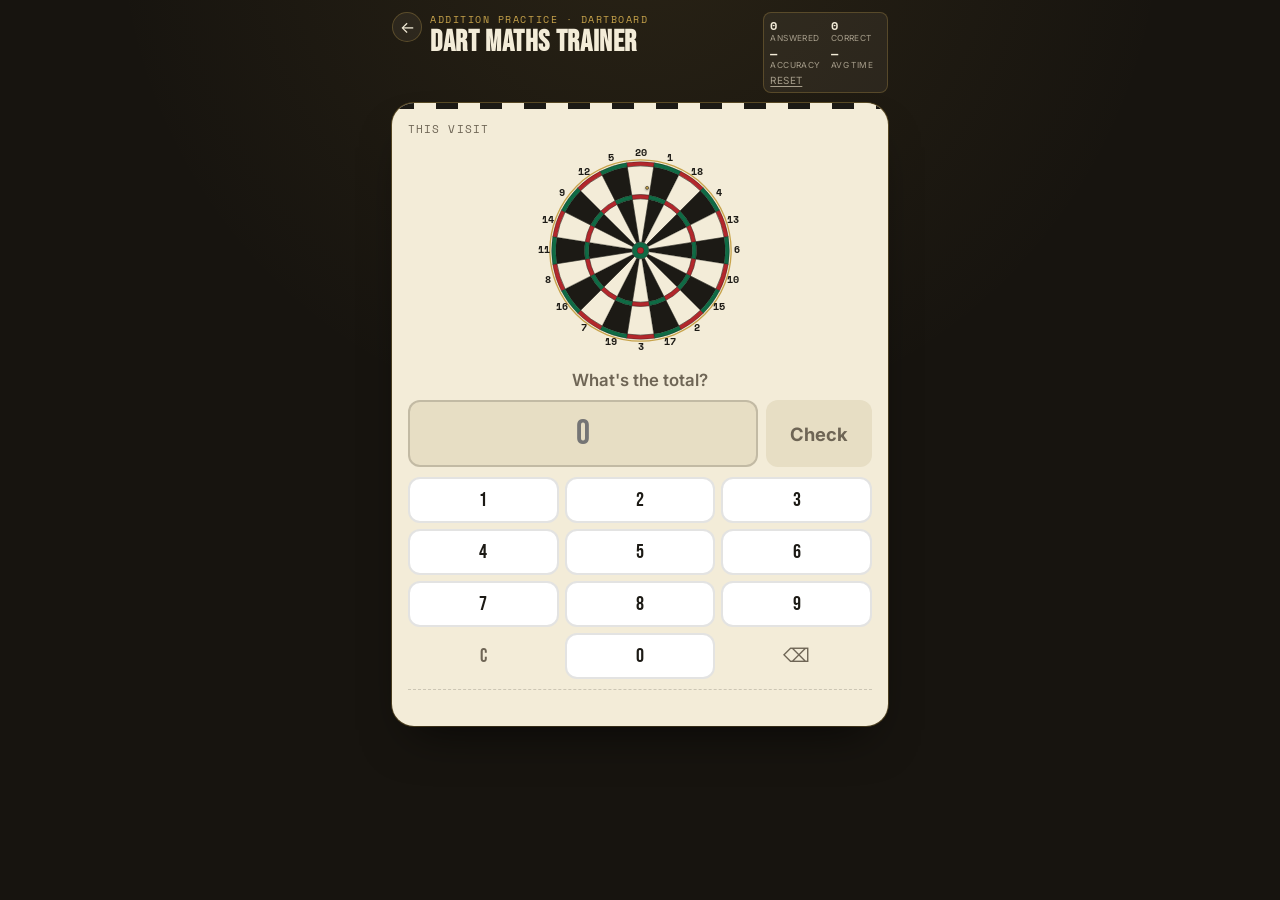
==== 3-dart-practice-board.html @ b5650aca "Rough Version 1" ====
<!DOCTYPE html>
<html lang="en">
<head>
  <meta charset="UTF-8" />
  <meta name="viewport" content="width=device-width, initial-scale=1.0, maximum-scale=1" />
  <title>3-Dart Practice (Dartboard) — Dart Maths Trainer</title>
  <link rel="preconnect" href="https://fonts.googleapis.com" />
  <link rel="preconnect" href="https://fonts.gstatic.com" crossorigin />
  <link href="https://fonts.googleapis.com/css2?family=Bebas+Neue&family=Inter:wght@400;500;600;700&family=Space+Mono:wght@400;700&display=swap" rel="stylesheet" />
  <link rel="stylesheet" href="css/styles.css" />
</head>
<body>

  <div class="app">

    <header class="app-header">
      <a href="index.html" class="home-link" data-transition aria-label="Back to home">←</a>

      <div class="app-header__title-block">
        <span class="app-header__eyebrow">Addition Practice · Dartboard</span>
        <h1 class="app-header__title">Dart Maths Trainer</h1>
      </div>

      <!-- Compact stats corner: a side piece, not the focus of the page -->
      <aside class="stats-corner" id="stats-panel" aria-label="Session statistics">
        <div class="stats-corner__grid">
          <div class="stat">
            <span class="stat__value" id="stat-answered">0</span>
            <span class="stat__label">Answered</span>
          </div>
          <div class="stat">
            <span class="stat__value" id="stat-correct">0</span>
            <span class="stat__label">Correct</span>
          </div>
          <div class="stat">
            <span class="stat__value" id="stat-accuracy">—</span>
            <span class="stat__label">Accuracy</span>
          </div>
          <div class="stat">
            <span class="stat__value" id="stat-avg-time">—</span>
            <span class="stat__label">Avg time</span>
          </div>
        </div>
        <button type="button" class="stats-corner__reset" id="reset-stats-btn">Reset</button>
      </aside>
    </header>

    <!-- Main trainer card: everything needed for one question lives here -->
    <main class="trainer-card" id="trainer-card">

      <div class="throws">
        <span class="scoreboard__label">This visit</span>
        <div class="dartboard-wrap">
          <div id="dartboard-container"></div>
        </div>
      </div>

      <p class="prompt">What's the total?</p>

      <form id="answer-form" class="answer-form" autocomplete="off">
        <input
          type="text"
          inputmode="none"
          readonly
          id="answer-input"
          class="answer-form__input"
          placeholder="0"
          aria-label="Total of the three throws"
        />
        <button type="submit" class="btn btn--primary" id="check-btn">Check</button>
      </form>

      <!--
        Custom on-screen numpad: on mobile, the input above is
        readonly (see js/practiceBoardUi.js) specifically so tapping it
        never triggers the native OS keyboard, which would otherwise
        eat half the screen. This numpad is the actual input method
        on touch devices; a physical keyboard still works too via a
        keydown listener on the (readonly) input itself.
      -->
      <div class="numpad" id="numpad">
        <button type="button" class="numpad__key" data-key="1">1</button>
        <button type="button" class="numpad__key" data-key="2">2</button>
        <button type="button" class="numpad__key" data-key="3">3</button>
        <button type="button" class="numpad__key" data-key="4">4</button>
        <button type="button" class="numpad__key" data-key="5">5</button>
        <button type="button" class="numpad__key" data-key="6">6</button>
        <button type="button" class="numpad__key" data-key="7">7</button>
        <button type="button" class="numpad__key" data-key="8">8</button>
        <button type="button" class="numpad__key" data-key="9">9</button>
        <button type="button" class="numpad__key numpad__key--muted" data-key="clear">C</button>
        <button type="button" class="numpad__key" data-key="0">0</button>
        <button type="button" class="numpad__key numpad__key--muted" data-key="backspace" aria-label="Backspace">⌫</button>
      </div>

      <!-- Feedback area: hidden until an answer has been submitted -->
      <div class="feedback" id="feedback" hidden>
        <p class="feedback__result" id="feedback-result"></p>
        <p class="feedback__working feedback__working--emphasis" id="feedback-working"></p>
        <p class="feedback__time" id="feedback-time"></p>
      </div>

    </main>

  </div>

  <!--
    Loaded as plain scripts (not type="module") so the app works
    when opened directly from disk or from any static server, with
    no build step needed. Order matters: each file attaches to
    window.DartsTrainer, and later files depend on earlier ones
    being loaded first.

    Shares random.js / timer.js / aimData.js / aimModel.js /
    revealSequence.js / gameEngine.js / stats.js / dartboard.js with
    the flip-square practice page unchanged - only practiceBoardUi.js
    and practiceBoardMain.js are specific to this page (dartboard
    display instead of flip squares).
  -->
  <script src="js/pageTransition.js"></script>
  <script src="js/random.js"></script>
  <script src="js/timer.js"></script>
  <script src="js/aimData.js"></script>
  <script src="js/aimModel.js"></script>
  <script src="js/revealSequence.js"></script>
  <script src="js/gameEngine.js"></script>
  <script src="js/stats.js"></script>
  <script src="js/dartboard.js"></script>
  <script src="js/practiceBoardUi.js"></script>
  <script src="js/practiceBoardMain.js"></script>
</body>
</html>
---- css/styles.css ----
/* =========================================================
   DESIGN TOKENS
   Palette pulled directly from a physical dartboard: the
   black/cream number segments, the red and green treble/double
   rings, and the brass wire that separates them. The page
   background stands in for the dark cabinet surround, so the
   cream scoring card reads like the board itself.
   ========================================================= */
:root {
  --color-bg: #17140F;            /* cabinet surround - near-black */
  --color-surface: #F3ECD8;       /* cream number segment - hero card */
  --color-surface-dim: #E7DEC4;
  --color-ink: #1C1A15;           /* near-black text on cream */
  --color-ink-dim: #6E6555;

  --color-red: #B3272C;           /* dartboard red segment */
  --color-green: #0F6B45;         /* dartboard green segment */
  --color-green-dark: #0B5136;
  --color-gold: #C7A34B;          /* brass wire */

  --color-chalk: #F3ECD8;         /* light text on dark background */
  --color-chalk-dim: #A79E8B;

  --font-display: 'Bebas Neue', 'Arial Narrow', sans-serif;
  --font-body: 'Inter', system-ui, sans-serif;
  --font-mono: 'Space Mono', 'Courier New', monospace;

  --radius-lg: 22px;
  --radius-md: 12px;
  --radius-sm: 8px;

  --space-1: 4px;
  --space-2: 8px;
  --space-3: 16px;
  --space-4: 24px;
  --space-5: 32px;
  --space-6: 48px;
}

/* =========================================================
   RESET & BASE
   ========================================================= */
* {
  box-sizing: border-box;
}

html, body {
  margin: 0;
  padding: 0;
}

body {
  min-height: 100dvh;
  background:
    radial-gradient(circle at 50% -10%, rgba(199, 163, 75, 0.10), transparent 45%),
    var(--color-bg);
  color: var(--color-chalk);
  font-family: var(--font-body);
  -webkit-font-smoothing: antialiased;
  display: flex;
  justify-content: center;
  /* Pure CSS fade-in - runs on every page load with no JS
     dependency, so the page is never stuck invisible if a script
     fails to load (see js/pageTransition.js for the matching
     fade-OUT, which is progressive enhancement on top of this). */
  animation: page-fade-in 0.25s ease;
}

@keyframes page-fade-in {
  from { opacity: 0; }
  to { opacity: 1; }
}

/* Applied by pageTransition.js just before navigating away, so
   leaving a page fades out to match the fade-in on the next one. */
body.page-leaving {
  opacity: 0;
  transition: opacity 0.18s ease;
}

button {
  font-family: inherit;
}

input {
  font-family: inherit;
}

/* Visible keyboard focus everywhere - accessibility floor */
:focus-visible {
  outline: 2px solid var(--color-gold);
  outline-offset: 2px;
}

@media (prefers-reduced-motion: reduce) {
  * {
    animation-duration: 0.001ms !important;
    transition-duration: 0.001ms !important;
  }
}

/* =========================================================
   APP SHELL
   ========================================================= */
.app {
  width: 100%;
  max-width: 460px;
  padding: 10px 12px 12px;
  display: flex;
  flex-direction: column;
  gap: 10px;
}

/* --- Header: optional home-link + title + compact stats corner --- */
.app-header {
  display: flex;
  align-items: flex-start;
  gap: var(--space-2);
  padding-top: 2px;
}

.app-header__title-block {
  flex: 1;
  min-width: 0;
}

.app-header__eyebrow {
  display: block;
  font-family: var(--font-mono);
  font-size: 0.6rem;
  letter-spacing: 0.16em;
  text-transform: uppercase;
  color: var(--color-gold);
  margin-bottom: 1px;
}

.app-header__title {
  font-family: var(--font-display);
  font-size: 1.5rem;
  line-height: 1;
  letter-spacing: 0.02em;
  margin: 0;
  color: var(--color-chalk);
}

/* =========================================================
   STATS CORNER - a small side piece, not the main event
   ========================================================= */
.stats-corner {
  flex-shrink: 0;
  background: rgba(243, 236, 216, 0.06);
  border: 1px solid rgba(199, 163, 75, 0.28);
  border-radius: var(--radius-sm);
  padding: 6px;
  display: flex;
  flex-direction: column;
  gap: 4px;
  min-width: 124px;
}

.stats-corner__grid {
  display: grid;
  grid-template-columns: 1fr 1fr;
  gap: 4px 10px;
}

.stats-corner .stat {
  display: flex;
  flex-direction: column;
  gap: 0;
}

.stats-corner .stat__value {
  font-family: var(--font-mono);
  font-weight: 700;
  font-size: 0.78rem;
  color: var(--color-chalk);
  line-height: 1.1;
}

.stats-corner .stat__label {
  font-size: 0.52rem;
  letter-spacing: 0.05em;
  text-transform: uppercase;
  color: var(--color-chalk-dim);
}

.stats-corner__reset {
  align-self: flex-start;
  background: none;
  border: none;
  padding: 0;
  color: var(--color-chalk-dim);
  font-size: 0.62rem;
  letter-spacing: 0.04em;
  text-transform: uppercase;
  text-decoration: underline;
  text-underline-offset: 2px;
  cursor: pointer;
}

.stats-corner__reset:hover {
  color: var(--color-gold);
}

/* =========================================================
   HOME LINK - small "back to home" button in the game page
   header. Icon-only to stay out of the way of the compact
   header layout.
   ========================================================= */
.home-link {
  flex-shrink: 0;
  display: flex;
  align-items: center;
  justify-content: center;
  width: 30px;
  height: 30px;
  border-radius: 50%;
  border: 1px solid rgba(199, 163, 75, 0.3);
  background: rgba(243, 236, 216, 0.06);
  color: var(--color-chalk);
  font-size: 1rem;
  text-decoration: none;
  transition: background-color 0.15s ease;
}

.home-link:hover {
  background: rgba(243, 236, 216, 0.15);
}

/* =========================================================
   MODE MENU - the home page's list of game modes
   ========================================================= */
.mode-menu {
  display: flex;
  flex-direction: column;
  gap: var(--space-2);
}

.mode-button {
  display: flex;
  align-items: center;
  justify-content: space-between;
  gap: var(--space-2);
  padding: 18px var(--space-3);
  border-radius: var(--radius-md);
  border: 2px solid rgba(28, 26, 21, 0.12);
  background: #FFFFFF;
  color: var(--color-ink);
  font-family: var(--font-display);
  font-size: 1.3rem;
  letter-spacing: 0.02em;
  text-decoration: none;
  cursor: pointer;
  transition: transform 0.08s ease, background-color 0.15s ease;
}

.mode-button:hover {
  background: var(--color-surface-dim);
}

.mode-button:active {
  transform: scale(0.98);
}

/* The one live mode - styled like the app's primary action color
   so it's obvious which option actually does something. */
.mode-button--active {
  background: var(--color-green);
  border-color: var(--color-green-dark);
  color: var(--color-chalk);
}

.mode-button--active:hover {
  background: var(--color-green-dark);
}

/* Modes that don't exist yet - fully inert (a real disabled
   button, not just an unstyled link), with a small badge instead
   of relying on color/opacity alone to communicate the state. */
.mode-button--disabled {
  color: var(--color-ink-dim);
  cursor: not-allowed;
}

.mode-button--disabled:hover {
  background: #FFFFFF;
}

.mode-button__badge {
  flex-shrink: 0;
  font-family: var(--font-mono);
  font-size: 0.6rem;
  letter-spacing: 0.06em;
  text-transform: uppercase;
  color: var(--color-ink-dim);
  background: var(--color-surface-dim);
  padding: 3px 8px;
  border-radius: 999px;
}

/* =========================================================
   MODE PILL - one connected capsule, two destinations
   Same green as the active mode-button, split down the middle
   by a thin divider - literally a two-tone medicine-pill shape
   (border-radius: 999px + overflow: hidden clips both halves
   into that capsule outline as a single connected piece).
   ========================================================= */
.mode-pill {
  display: flex;
  border-radius: 999px;
  overflow: hidden;
  border: 2px solid var(--color-green-dark);
}

.mode-pill__half {
  flex: 1;
  display: flex;
  align-items: center;
  justify-content: center;
  padding: 18px 6px;
  background: var(--color-green);
  color: var(--color-chalk);
  font-family: var(--font-display);
  font-size: 1.05rem;
  letter-spacing: 0.02em;
  text-align: center;
  text-decoration: none;
  cursor: pointer;
  transition: background-color 0.15s ease;
}

.mode-pill__half:hover {
  background: var(--color-green-dark);
}

.mode-pill__half:active {
  transform: scale(0.98);
}

.mode-pill__divider {
  flex-shrink: 0;
  width: 2px;
  background: rgba(243, 236, 216, 0.35);
}

/* =========================================================
   TRAINER CARD - the main attraction
   Cream "number segment" card, with a striped wire border
   along the top that echoes the ring of numbers on a board.
   ========================================================= */
.trainer-card {
  position: relative;
  background: var(--color-surface);
  border-radius: var(--radius-lg);
  padding: 18px 16px 16px;
  display: flex;
  flex-direction: column;
  gap: 10px;
  box-shadow:
    0 24px 48px -20px rgba(0, 0, 0, 0.65),
    0 0 0 1px rgba(199, 163, 75, 0.35);
  overflow: hidden;
}

/* Signature element: a thin alternating black/cream stripe along
   the top edge, standing in for the board's segment divider wire. */
.trainer-card::before {
  content: '';
  position: absolute;
  top: 0;
  left: 0;
  right: 0;
  height: 6px;
  background: repeating-linear-gradient(
    90deg,
    var(--color-ink) 0,
    var(--color-ink) 22px,
    var(--color-surface) 22px,
    var(--color-surface) 44px
  );
}

/* --- Scoreboard display: the two numbers that define the round --- */
.scoreboard {
  display: flex;
  flex-direction: column;
  gap: var(--space-3);
}

.scoreboard__row {
  display: flex;
  align-items: baseline;
  justify-content: space-between;
  border-bottom: 1px solid rgba(28, 26, 21, 0.12);
  padding-bottom: 4px;
}

.scoreboard__label {
  font-family: var(--font-mono);
  font-size: 0.68rem;
  letter-spacing: 0.1em;
  text-transform: uppercase;
  color: var(--color-ink-dim);
}

.scoreboard__value {
  font-family: var(--font-display);
  font-size: 2.5rem;
  line-height: 1;
  color: var(--color-ink);
  font-variant-numeric: tabular-nums;
}

/* =========================================================
   THROW SQUARES - the 3 dart flip cards
   Each square flips from a face-down "•" to its dart notation
   (e.g. "T20") as the reveal sequence plays. Trebles are called
   out in red, echoing the board's treble ring.
   ========================================================= */
.throws {
  display: flex;
  flex-direction: column;
  gap: 4px;
}

.throw-squares {
  display: flex;
  gap: var(--space-2);
}

.throw-square {
  flex: 1;
  height: 54px;
  perspective: 600px;
}

.throw-square__inner {
  position: relative;
  width: 100%;
  height: 100%;
  transform-style: preserve-3d;
  transition: transform 0.5s cubic-bezier(0.4, 0.2, 0.2, 1);
}

.throw-square--revealed .throw-square__inner {
  transform: rotateY(180deg);
}

.throw-square__face {
  position: absolute;
  inset: 0;
  display: flex;
  align-items: center;
  justify-content: center;
  border-radius: var(--radius-md);
  backface-visibility: hidden;
  font-family: var(--font-display);
}

.throw-square__face--front {
  background: var(--color-surface-dim);
  border: 2px dashed rgba(28, 26, 21, 0.25);
  color: rgba(28, 26, 21, 0.3);
  font-size: 1.3rem;
}

.throw-square__face--back {
  background: #FFFFFF;
  border: 2px solid rgba(28, 26, 21, 0.15);
  color: var(--color-ink);
  font-size: 1.4rem;
  transform: rotateY(180deg);
}

/* Trebles called out in dartboard red */
.throw-square--treble .throw-square__face--back {
  color: var(--color-red);
  border-color: rgba(179, 39, 44, 0.35);
}

/* =========================================================
   DARTBOARD DISPLAY
   The SVG board itself is built entirely in js/dartboard.js;
   these rules only style what that script produces (segment
   fills, numbers, dart markers) and size/center it on the page.
   Colors are drawn from the same tokens as the rest of the app,
   so the board reads as part of the same visual language.
   ========================================================= */
.dartboard-wrap {
  display: flex;
  justify-content: center;
  padding: 2px 0;
}

/* The SVG is given explicit width/height attributes in JS as a
   sane default, but sized responsively here via clamp() so it
   shrinks on short viewports instead of forcing a scroll - this
   was the single biggest contributor to the page needing to
   scroll, since 300px is much taller than the flip-square version
   ever was. CSS width/height override the SVG's own attributes;
   the viewBox set in JS keeps everything inside scaling correctly. */
.dartboard-svg {
  display: block;
  width: clamp(155px, 30vh, 215px);
  height: clamp(155px, 30vh, 215px);
  max-width: 100%;
}

.dartboard-rim {
  fill: none;
  stroke: var(--color-gold);
  stroke-width: 1.5;
}

.dartboard-seg {
  stroke: var(--color-ink);
  stroke-width: 0.4;
}

/* Single areas alternate cream/near-black, like the physical board. */
.dartboard-seg--single-a {
  fill: var(--color-surface);
}
.dartboard-seg--single-b {
  fill: var(--color-ink);
}

/* Treble/double rings alternate red/green per segment. */
.dartboard-seg--ring-a {
  fill: var(--color-red);
}
.dartboard-seg--ring-b {
  fill: var(--color-green);
}

.dartboard-bull-outer {
  fill: var(--color-green);
}
.dartboard-bull-inner {
  fill: var(--color-red);
}

.dartboard-number {
  fill: var(--color-ink);
  font-family: var(--font-mono);
  font-weight: 700;
  font-size: 11px;
}

/* Dart marker: gold reads reasonably against every segment color
   (cream, black, red, green), with a dark outline for definition
   and a small pop-in so each landing feels distinct. */
.dartboard-dart {
  fill: var(--color-gold);
  stroke: var(--color-ink);
  stroke-width: 0.6;
  filter: drop-shadow(0 1px 1px rgba(0, 0, 0, 0.4));
  animation: dart-land 0.22s ease-out;
  transform-box: fill-box;
  transform-origin: center;
}

@keyframes dart-land {
  from { transform: scale(0); }
  60% { transform: scale(1.3); }
  to { transform: scale(1); }
}

.prompt {
  margin: 0;
  text-align: center;
  font-size: 1.05rem;
  font-weight: 600;
  color: var(--color-ink-dim);
}

/* --- Answer form ---
   Row layout even on mobile (not just >=600px): since the numpad
   handles entry, keeping input + Check side-by-side saves a full
   row of height compared to stacking them. */
.answer-form {
  display: flex;
  flex-direction: row;
  gap: var(--space-2);
}

.answer-form__input {
  flex: 1;
  min-width: 0;
  background: #FFFFFF;
  border: 2px solid rgba(28, 26, 21, 0.18);
  border-radius: var(--radius-md);
  color: var(--color-ink);
  font-family: var(--font-display);
  font-size: 2.2rem;
  text-align: center;
  padding: 10px var(--space-2);
  transition: border-color 0.15s ease, box-shadow 0.15s ease;
}

.answer-form__input:focus {
  border-color: var(--color-green);
  box-shadow: 0 0 0 3px rgba(15, 107, 69, 0.15);
}

.answer-form__input:disabled {
  background: var(--color-surface-dim);
  color: var(--color-ink-dim);
  cursor: not-allowed;
}

/* =========================================================
   NUMPAD
   A custom on-screen numpad drives answer entry instead of the
   native mobile keyboard (the input above is readonly - see
   index.html/ui.js) - so the board stays fully visible while
   answering instead of half the screen disappearing behind the
   OS keyboard.
   ========================================================= */
.numpad {
  display: grid;
  grid-template-columns: repeat(3, 1fr);
  gap: 6px;
}

.numpad__key {
  border: none;
  border-radius: var(--radius-md);
  background: #FFFFFF;
  border: 2px solid rgba(28, 26, 21, 0.12);
  color: var(--color-ink);
  font-family: var(--font-display);
  font-size: 1.25rem;
  padding: 9px 0;
  cursor: pointer;
  transition: transform 0.08s ease, background-color 0.15s ease;
}

.numpad__key:hover {
  background: var(--color-surface-dim);
}

.numpad__key:active {
  transform: scale(0.94);
  background: var(--color-surface-dim);
}

/* Clear / backspace keys are visually de-emphasised - they're
   destructive actions, not part of the number itself. */
.numpad__key--muted {
  background: transparent;
  border-color: transparent;
  color: var(--color-ink-dim);
  font-size: 1.2rem;
}

.numpad__key--muted:hover,
.numpad__key--muted:active {
  background: var(--color-surface-dim);
}

/* --- Buttons --- */
.btn {
  border: none;
  border-radius: var(--radius-md);
  font-weight: 700;
  cursor: pointer;
  display: flex;
  align-items: center;
  justify-content: center;
  transition: transform 0.08s ease, background-color 0.15s ease;
}

.btn:active {
  transform: scale(0.97);
}

.btn--primary {
  background: var(--color-green);
  color: var(--color-chalk);
  font-size: 1.15rem;
  padding: 0 var(--space-4);
  white-space: nowrap;
}

.btn--primary:hover {
  background: var(--color-green-dark);
}

.btn--primary:disabled {
  background: var(--color-surface-dim);
  color: var(--color-ink-dim);
  cursor: not-allowed;
}

/* --- Feedback area --- */
.feedback {
  display: flex;
  flex-direction: column;
  gap: 4px;
  padding-top: var(--space-2);
  border-top: 1px dashed rgba(28, 26, 21, 0.18);
  text-align: center;
  animation: feedback-in 0.18s ease;
}

@keyframes feedback-in {
  from { opacity: 0; transform: translateY(4px); }
  to { opacity: 1; transform: translateY(0); }
}

.feedback__result {
  font-family: var(--font-display);
  font-size: 1.7rem;
  margin: 0 0 2px;
  letter-spacing: 0.02em;
}

.feedback__result--correct {
  color: var(--color-green);
}

.feedback__result--incorrect {
  color: var(--color-red);
}

/* The two lines of working: addition first, then the subtraction
   that actually answers the question - given its own bolder
   styling so it reads as the "headline" of the two. */
.feedback__working {
  margin: 0;
  color: var(--color-ink-dim);
  font-family: var(--font-mono);
  font-size: 0.85rem;
}

.feedback__working--emphasis {
  color: var(--color-ink);
  font-weight: 700;
  font-size: 0.95rem;
}

.feedback__time {
  margin: 2px 0 0;
  font-family: var(--font-mono);
  font-size: 0.75rem;
  color: var(--color-ink-dim);
}

/* =========================================================
   RESPONSIVE ADJUSTMENTS
   Already mobile-first. The answer-form/numpad/scoreboard sizes
   above are deliberately compact so the whole card fits one
   screen without scrolling on typical phones; these breakpoints
   only handle the extremes (very narrow phones, and short/
   landscape viewports where vertical space is tight).
   ========================================================= */
@media (max-width: 340px) {
  .scoreboard__value {
    font-size: 2.2rem;
  }
  .stats-corner {
    min-width: 108px;
  }
}

@media (min-width: 600px) {
  .app {
    max-width: 520px;
  }
  .app-header__title {
    font-size: 1.9rem;
  }
}

/* Short viewports (small phones with the browser chrome visible,
   or landscape orientation): trim the biggest vertical consumers
   further so the Next button never ends up below the fold. */
@media (max-height: 700px) {
  .app {
    gap: 6px;
    padding: 6px 10px 8px;
  }
  .trainer-card {
    padding: 14px 14px 12px;
    gap: 7px;
  }
  .throw-square {
    height: 44px;
  }
  .dartboard-svg {
    width: clamp(135px, 24vh, 175px);
    height: clamp(135px, 24vh, 175px);
  }
  .numpad__key {
    padding: 6px 0;
    font-size: 1.1rem;
  }
}
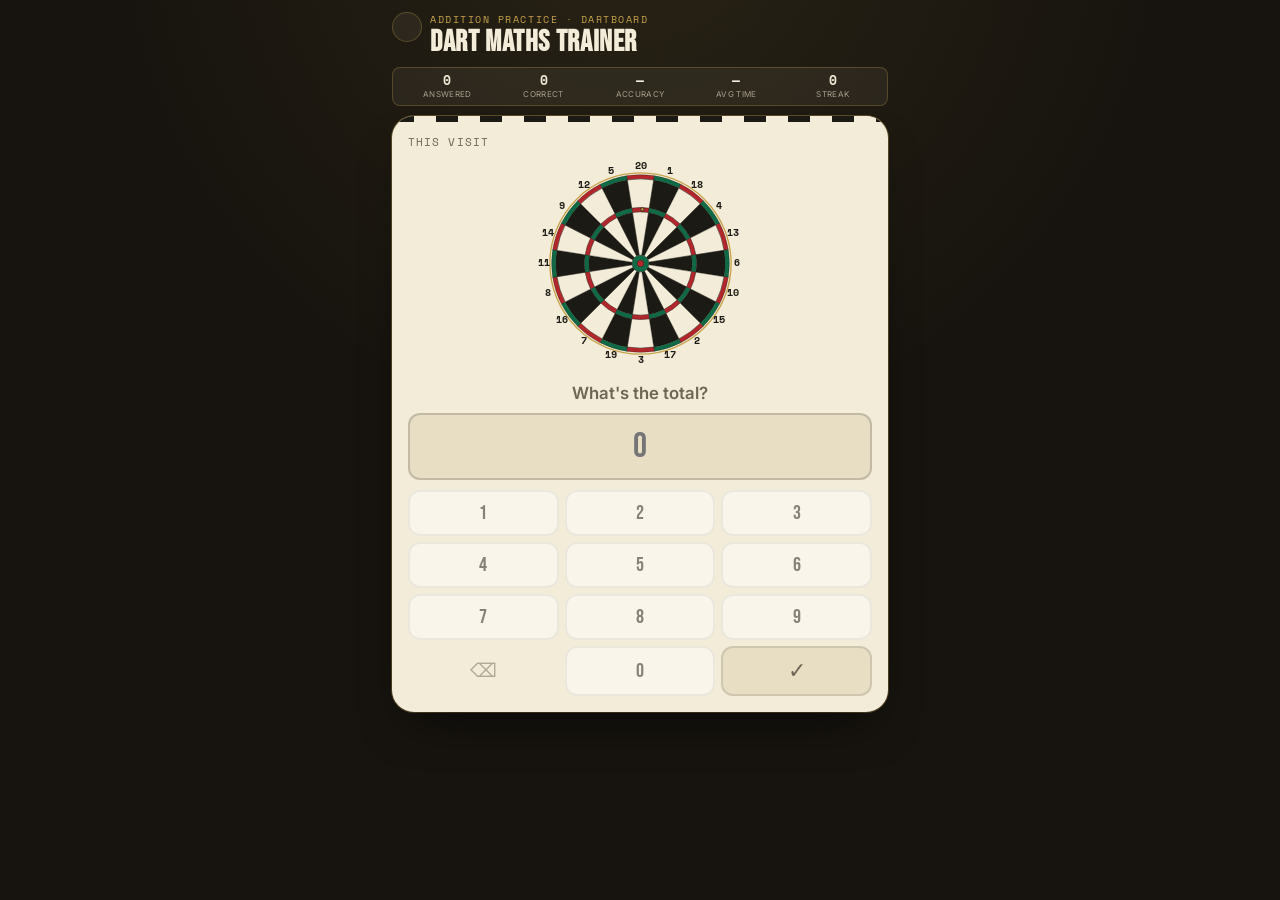
==== commit 86368d39: "Icon redesign" ====
--- a/3-dart-practice-board.html
+++ b/3-dart-practice-board.html
@@ -4,46 +4,67 @@
   <meta charset="UTF-8" />
   <meta name="viewport" content="width=device-width, initial-scale=1.0, maximum-scale=1" />
   <title>3-Dart Practice (Dartboard) — Dart Maths Trainer</title>
+  <link rel="stylesheet" href="css/styles.css" />
+
+  <!-- Google Fonts loaded non-render-blockingly: preload the
+       stylesheet in the background, then swap it in via onload.
+       The page renders immediately on the CSS system-font
+       fallbacks (see --font-display/--font-body/--font-mono in
+       styles.css) and the real fonts apply the moment they
+       arrive, instead of every navigation waiting on an external
+       network round-trip before showing anything. The <noscript>
+       fallback covers the rare case of JS being disabled. -->
   <link rel="preconnect" href="https://fonts.googleapis.com" />
   <link rel="preconnect" href="https://fonts.gstatic.com" crossorigin />
-  <link href="https://fonts.googleapis.com/css2?family=Bebas+Neue&family=Inter:wght@400;500;600;700&family=Space+Mono:wght@400;700&display=swap" rel="stylesheet" />
-  <link rel="stylesheet" href="css/styles.css" />
+  <link
+    rel="preload"
+    as="style"
+    href="https://fonts.googleapis.com/css2?family=Bebas+Neue&family=Inter:wght@400;500;600;700&family=Space+Mono:wght@400;700&display=swap"
+    onload="this.onload=null;this.rel='stylesheet'"
+  />
+  <noscript>
+    <link rel="stylesheet" href="https://fonts.googleapis.com/css2?family=Bebas+Neue&family=Inter:wght@400;500;600;700&family=Space+Mono:wght@400;700&display=swap" />
+  </noscript>
 </head>
 <body>
 
   <div class="app">
 
     <header class="app-header">
-      <a href="index.html" class="home-link" data-transition aria-label="Back to home">←</a>
+      <a href="index.html" class="home-link" aria-label="Back to home"><span class="home-link__icon" data-icon="arrowTriangle"></span></a>
 
       <div class="app-header__title-block">
         <span class="app-header__eyebrow">Addition Practice · Dartboard</span>
         <h1 class="app-header__title">Dart Maths Trainer</h1>
       </div>
+    </header>
 
-      <!-- Compact stats corner: a side piece, not the focus of the page -->
-      <aside class="stats-corner" id="stats-panel" aria-label="Session statistics">
-        <div class="stats-corner__grid">
-          <div class="stat">
-            <span class="stat__value" id="stat-answered">0</span>
-            <span class="stat__label">Answered</span>
-          </div>
-          <div class="stat">
-            <span class="stat__value" id="stat-correct">0</span>
-            <span class="stat__label">Correct</span>
-          </div>
-          <div class="stat">
-            <span class="stat__value" id="stat-accuracy">—</span>
-            <span class="stat__label">Accuracy</span>
-          </div>
-          <div class="stat">
-            <span class="stat__value" id="stat-avg-time">—</span>
-            <span class="stat__label">Avg time</span>
-          </div>
-        </div>
-        <button type="button" class="stats-corner__reset" id="reset-stats-btn">Reset</button>
-      </aside>
-    </header>
+    <!-- Session stats: one flattened full-width row instead of a
+         boxed corner next to the title - trims vertical space, and
+         drops the per-session reset control (lifetime stats, which
+         matter longer-term, have their own reset on that page). -->
+    <aside class="stats-bar" id="stats-panel" aria-label="Session statistics">
+      <div class="stat">
+        <span class="stat__value" id="stat-answered">0</span>
+        <span class="stat__label">Answered</span>
+      </div>
+      <div class="stat">
+        <span class="stat__value" id="stat-correct">0</span>
+        <span class="stat__label">Correct</span>
+      </div>
+      <div class="stat">
+        <span class="stat__value" id="stat-accuracy">—</span>
+        <span class="stat__label">Accuracy</span>
+      </div>
+      <div class="stat">
+        <span class="stat__value" id="stat-avg-time">—</span>
+        <span class="stat__label">Avg time</span>
+      </div>
+      <div class="stat">
+        <span class="stat__value" id="stat-streak">0</span>
+        <span class="stat__label">Streak</span>
+      </div>
+    </aside>
 
     <!-- Main trainer card: everything needed for one question lives here -->
     <main class="trainer-card" id="trainer-card">
@@ -67,7 +88,16 @@
           placeholder="0"
           aria-label="Total of the three throws"
         />
-        <button type="submit" class="btn btn--primary" id="check-btn">Check</button>
+
+        <!-- Shown in place of the input above once an answer is
+             checked, instead of a separate block further down the
+             page - see the .answer-result rule in styles.css for
+             why. -->
+        <div class="answer-result" id="answer-result" hidden>
+          <p class="answer-result__headline" id="feedback-result"></p>
+          <p class="answer-result__working answer-result__working--emphasis" id="feedback-working"></p>
+          <p class="answer-result__time" id="feedback-time"></p>
+        </div>
       </form>
 
       <!--
@@ -77,6 +107,16 @@
         eat half the screen. This numpad is the actual input method
         on touch devices; a physical keyboard still works too via a
         keydown listener on the (readonly) input itself.
+
+        Check/Next lives in the numpad grid itself (bottom-right,
+        after 0) rather than next to the answer box - freeing the
+        answer box to run the full width of the card, which it
+        needs for longer working-out lines (e.g. three trebles) to
+        fit on one line. It's still type="submit" and linked back
+        to the form above via the form="answer-form" attribute, so
+        Enter/clicking it behaves exactly as if it were inside the
+        <form>. Clear has been dropped to make room - backspace
+        (bottom-left) already covers correcting a mistake.
       -->
       <div class="numpad" id="numpad">
         <button type="button" class="numpad__key" data-key="1">1</button>
@@ -88,16 +128,9 @@
         <button type="button" class="numpad__key" data-key="7">7</button>
         <button type="button" class="numpad__key" data-key="8">8</button>
         <button type="button" class="numpad__key" data-key="9">9</button>
-        <button type="button" class="numpad__key numpad__key--muted" data-key="clear">C</button>
+        <button type="button" class="numpad__key numpad__key--muted" data-key="backspace" aria-label="Backspace">⌫</button>
         <button type="button" class="numpad__key" data-key="0">0</button>
-        <button type="button" class="numpad__key numpad__key--muted" data-key="backspace" aria-label="Backspace">⌫</button>
-      </div>
-
-      <!-- Feedback area: hidden until an answer has been submitted -->
-      <div class="feedback" id="feedback" hidden>
-        <p class="feedback__result" id="feedback-result"></p>
-        <p class="feedback__working feedback__working--emphasis" id="feedback-working"></p>
-        <p class="feedback__time" id="feedback-time"></p>
+        <button type="submit" form="answer-form" class="numpad__key numpad__key--action" id="check-btn" aria-label="Check answer">✓</button>
       </div>
 
     </main>
@@ -117,16 +150,18 @@
     and practiceBoardMain.js are specific to this page (dartboard
     display instead of flip squares).
   -->
-  <script src="js/pageTransition.js"></script>
-  <script src="js/random.js"></script>
-  <script src="js/timer.js"></script>
-  <script src="js/aimData.js"></script>
-  <script src="js/aimModel.js"></script>
-  <script src="js/revealSequence.js"></script>
-  <script src="js/gameEngine.js"></script>
-  <script src="js/stats.js"></script>
-  <script src="js/dartboard.js"></script>
-  <script src="js/practiceBoardUi.js"></script>
-  <script src="js/practiceBoardMain.js"></script>
+  <script src="js/random.js" defer></script>
+  <script src="js/timer.js" defer></script>
+  <script src="js/aimData.js" defer></script>
+  <script src="js/aimModel.js" defer></script>
+  <script src="js/revealSequence.js" defer></script>
+  <script src="js/gameEngine.js" defer></script>
+  <script src="js/stats.js" defer></script>
+  <script src="js/lifetimeStats.js" defer></script>
+  <script src="js/dartboard.js" defer></script>
+  <script src="js/practiceBoardUi.js" defer></script>
+  <script src="js/practiceBoardMain.js" defer></script>
+  <script src="js/pickerIcons.js" defer></script>
+  <script src="js/pickerIconsInit.js" defer></script>
 </body>
 </html>
--- a/css/styles.css
+++ b/css/styles.css
@@ -61,21 +61,19 @@
   justify-content: center;
   /* Pure CSS fade-in - runs on every page load with no JS
      dependency, so the page is never stuck invisible if a script
-     fails to load (see js/pageTransition.js for the matching
-     fade-OUT, which is progressive enhancement on top of this). */
+     fails to load. (There used to be a matching JS-driven fade-out
+     on internal links via pageTransition.js, but that added a
+     fixed 180ms delay before navigation even started with no real
+     functional benefit, so it's been removed - this fade-in is
+     the cosmetic piece worth keeping since it's free: it runs
+     while the browser is already busy loading the page, rather
+     than adding time on top.) */
   animation: page-fade-in 0.25s ease;
 }
 
 @keyframes page-fade-in {
   from { opacity: 0; }
   to { opacity: 1; }
-}
-
-/* Applied by pageTransition.js just before navigating away, so
-   leaving a page fades out to match the fade-in on the next one. */
-body.page-leaving {
-  opacity: 0;
-  transition: opacity 0.18s ease;
 }
 
 button {
@@ -111,7 +109,10 @@
   gap: 10px;
 }
 
-/* --- Header: optional home-link + title + compact stats corner --- */
+/* --- Header: home-link + title. The stats bar used to live here
+   too (a small side-corner next to the title), but now sits on
+   its own full-width row below the header instead - see
+   .stats-bar - so this is just the icon + title block. --- */
 .app-header {
   display: flex;
   align-items: flex-start;
@@ -144,63 +145,50 @@
 }
 
 /* =========================================================
-   STATS CORNER - a small side piece, not the main event
+   STATS BAR - full-width single row under the header, replacing
+   the old boxed "stats corner" that used to sit next to the
+   title. Flattening it to one row (instead of a 2-column grid in
+   a bordered box) trims a meaningful chunk of vertical space,
+   which matters more now that most game pages also show a
+   post-answer feedback block competing for the same room. No
+   reset control here any more - resetting session stats wasn't
+   essential enough to justify its own row/button once the panel
+   is this compact; lifetime stats (which matter long-term) have
+   their own reset on the Lifetime Stats page.
    ========================================================= */
-.stats-corner {
-  flex-shrink: 0;
+.stats-bar {
+  display: flex;
+  justify-content: space-between;
+  gap: var(--space-2);
   background: rgba(243, 236, 216, 0.06);
   border: 1px solid rgba(199, 163, 75, 0.28);
   border-radius: var(--radius-sm);
-  padding: 6px;
+  padding: 6px 10px;
+}
+
+.stats-bar .stat {
+  flex: 1;
   display: flex;
   flex-direction: column;
-  gap: 4px;
-  min-width: 124px;
-}
-
-.stats-corner__grid {
-  display: grid;
-  grid-template-columns: 1fr 1fr;
-  gap: 4px 10px;
-}
-
-.stats-corner .stat {
-  display: flex;
-  flex-direction: column;
+  align-items: center;
   gap: 0;
-}
-
-.stats-corner .stat__value {
+  min-width: 0;
+}
+
+.stats-bar .stat__value {
   font-family: var(--font-mono);
   font-weight: 700;
-  font-size: 0.78rem;
+  font-size: 0.8rem;
   color: var(--color-chalk);
-  line-height: 1.1;
-}
-
-.stats-corner .stat__label {
-  font-size: 0.52rem;
-  letter-spacing: 0.05em;
+  line-height: 1.15;
+}
+
+.stats-bar .stat__label {
+  font-size: 0.5rem;
+  letter-spacing: 0.04em;
   text-transform: uppercase;
   color: var(--color-chalk-dim);
-}
-
-.stats-corner__reset {
-  align-self: flex-start;
-  background: none;
-  border: none;
-  padding: 0;
-  color: var(--color-chalk-dim);
-  font-size: 0.62rem;
-  letter-spacing: 0.04em;
-  text-transform: uppercase;
-  text-decoration: underline;
-  text-underline-offset: 2px;
-  cursor: pointer;
-}
-
-.stats-corner__reset:hover {
-  color: var(--color-gold);
+  white-space: nowrap;
 }
 
 /* =========================================================
@@ -237,6 +225,35 @@
   gap: var(--space-2);
 }
 
+/* --- Section divider on the home page ---
+   Separates the counting/maths games from the checkout tools
+   (and, unlabelled, from the lifetime-stats pill) so the list of
+   options reads as distinct groups rather than one long stack of
+   buttons. */
+.mode-divider {
+  display: flex;
+  align-items: center;
+  gap: var(--space-2);
+  margin: var(--space-1) 0;
+}
+
+.mode-divider::before,
+.mode-divider::after {
+  content: '';
+  flex: 1;
+  height: 1px;
+  background: rgba(28, 26, 21, 0.12);
+}
+
+.mode-divider__label {
+  flex-shrink: 0;
+  font-family: var(--font-mono);
+  font-size: 0.68rem;
+  letter-spacing: 0.08em;
+  text-transform: uppercase;
+  color: var(--color-ink-dim);
+}
+
 .mode-button {
   display: flex;
   align-items: center;
@@ -244,12 +261,13 @@
   gap: var(--space-2);
   padding: 18px var(--space-3);
   border-radius: var(--radius-md);
-  border: 2px solid rgba(28, 26, 21, 0.12);
+  border: 2px solid rgba(28, 26, 21, 0.35);
   background: #FFFFFF;
   color: var(--color-ink);
   font-family: var(--font-display);
   font-size: 1.3rem;
   letter-spacing: 0.02em;
+  text-align: left;
   text-decoration: none;
   cursor: pointer;
   transition: transform 0.08s ease, background-color 0.15s ease;
@@ -277,8 +295,12 @@
 
 /* Modes that don't exist yet - fully inert (a real disabled
    button, not just an unstyled link), with a small badge instead
-   of relying on color/opacity alone to communicate the state. */
+   of relying on color/opacity alone to communicate the state.
+   Softer, lighter border than live buttons above (which are a
+   more solid 0.35 opacity) - this is the app's visual signal for
+   "not ready yet", reserved for coming-soon modes only. */
 .mode-button--disabled {
+  border-color: rgba(28, 26, 21, 0.12);
   color: var(--color-ink-dim);
   cursor: not-allowed;
 }
@@ -299,49 +321,177 @@
   border-radius: 999px;
 }
 
+/* Small inline icon inside a button's title (currently just the
+   Lifetime Stats button's bar-chart glyph, replacing what used to
+   be an emoji) - sized to sit on the text baseline rather than as
+   its own layout block. Uses currentColor (see js/pickerIcons.js's
+   statsChart()) so it automatically matches whatever text colour
+   the button already has, instead of a hardcoded fill that could
+   drift out of sync with a future colour change. */
+.mode-button__title {
+  display: inline-flex;
+  align-items: center;
+  gap: 8px;
+}
+
+.mode-button__icon {
+  display: inline-flex;
+  width: 18px;
+  height: 18px;
+  flex-shrink: 0;
+}
+
 /* =========================================================
-   MODE PILL - one connected capsule, two destinations
-   Same green as the active mode-button, split down the middle
-   by a thin divider - literally a two-tone medicine-pill shape
-   (border-radius: 999px + overflow: hidden clips both halves
-   into that capsule outline as a single connected piece).
+   CONTINUE BUTTON - "pick up where you left off"
+   Deliberately a third colour, distinct from both the plain white
+   mode buttons (a fresh choice) and the gold Lifetime Stats button
+   (viewing progress, not playing) - green, since that's already
+   this app's established "go/primary action" colour everywhere
+   else (the Check button, correct-answer feedback, the treble
+   ring), so it reads as "the confident one-tap way back in"
+   without borrowing gold's separate meaning. Only rendered when
+   lifetime stats actually has a most-played mode to point at (see
+   js/continuePrompt.js) - a brand new player with no history never
+   sees it.
    ========================================================= */
-.mode-pill {
-  display: flex;
-  border-radius: 999px;
-  overflow: hidden;
-  border: 2px solid var(--color-green-dark);
-}
-
-.mode-pill__half {
+.mode-button--continue {
+  background: var(--color-green);
+  border-color: var(--color-green-dark);
+  color: var(--color-chalk);
+}
+
+.mode-button--continue:hover {
+  background: var(--color-green-dark);
+}
+
+.mode-button--continue .mode-button__badge {
+  background: rgba(243, 236, 216, 0.18);
+  color: var(--color-chalk-dim);
+}
+
+/* =========================================================
+   PICKER CARDS - a dedicated page for choosing between a few
+   variants of the same game (e.g. flip-cards vs dartboard, or
+   1/2/3-dart difficulty), stacked vertically so it scales cleanly
+   from 2 options to however many a future mode needs, without
+   the cramped, centre-aligned-only layout a horizontal split
+   button forces. Sized noticeably bigger than the home page's
+   list buttons, since on this page there are only 2-4 of them and
+   choosing well matters more than scanning a long list fast.
+   ========================================================= */
+.picker-cards {
+  display: flex;
+  flex-direction: column;
+  gap: var(--space-3);
   flex: 1;
-  display: flex;
+}
+
+.picker-card {
+  flex: 1;
+  display: flex;
+  flex-direction: column;
   align-items: center;
   justify-content: center;
-  padding: 18px 6px;
-  background: var(--color-green);
-  color: var(--color-chalk);
-  font-family: var(--font-display);
-  font-size: 1.05rem;
-  letter-spacing: 0.02em;
+  gap: 6px;
+  padding: var(--space-4) var(--space-3);
+  border-radius: var(--radius-md);
+  border: 2px solid rgba(28, 26, 21, 0.35);
+  background: #FFFFFF;
+  color: var(--color-ink);
   text-align: center;
   text-decoration: none;
   cursor: pointer;
-  transition: background-color 0.15s ease;
-}
-
-.mode-pill__half:hover {
-  background: var(--color-green-dark);
-}
-
-.mode-pill__half:active {
+  transition: transform 0.08s ease, background-color 0.15s ease;
+}
+
+.picker-card:hover {
+  background: var(--color-surface-dim);
+}
+
+.picker-card:active {
   transform: scale(0.98);
 }
 
-.mode-pill__divider {
-  flex-shrink: 0;
-  width: 2px;
-  background: rgba(243, 236, 216, 0.35);
+/* Icon sits above the title, centred - see js/pickerIcons.js
+   (inline SVG built at runtime, no image requests) for what
+   actually fills this. Fixed height reserved up front so every
+   card's title/description line up at the same vertical position
+   regardless of how tall each icon's artwork happens to be. */
+.picker-card__icon {
+  display: flex;
+  align-items: center;
+  justify-content: center;
+  width: 64px;
+  height: 64px;
+}
+
+.picker-card__icon svg {
+  width: 100%;
+  height: 100%;
+}
+
+.picker-card__title {
+  font-family: var(--font-display);
+  font-size: 1.5rem;
+  letter-spacing: 0.02em;
+  line-height: 1.1;
+}
+
+.picker-card__description {
+  font-family: var(--font-body);
+  font-size: 0.85rem;
+  color: var(--color-ink-dim);
+  line-height: 1.3;
+  max-width: 34ch;
+}
+
+/* Same "not built yet" language as .mode-button--disabled - softer
+   border, dimmed text, a badge instead of relying on colour alone. */
+.picker-card--disabled {
+  border-color: rgba(28, 26, 21, 0.12);
+  color: var(--color-ink-dim);
+  cursor: not-allowed;
+}
+
+.picker-card--disabled:hover {
+  background: #FFFFFF;
+}
+
+.picker-card--disabled .picker-card__description {
+  color: var(--color-ink-dim);
+  opacity: 0.7;
+}
+
+.picker-card--disabled .picker-card__icon {
+  opacity: 0.35;
+}
+
+.picker-card__badge {
+  align-self: center;
+  margin-top: 4px;
+  font-family: var(--font-mono);
+  font-size: 0.6rem;
+  letter-spacing: 0.06em;
+  text-transform: uppercase;
+  color: var(--color-ink-dim);
+  background: var(--color-surface-dim);
+  padding: 3px 8px;
+  border-radius: 999px;
+}
+
+/* =========================================================
+   LIFETIME STATS BUTTON - same white/radius-md button shape as
+   everything else above, but gold, so "view my progress" still
+   reads as a distinct kind of action from "start playing".
+   ========================================================= */
+.mode-button--gold {
+  background: var(--color-gold);
+  border-color: #A8863A;
+  color: var(--color-ink);
+}
+
+.mode-button--gold:hover {
+  background: #B08F3E;
 }
 
 /* =========================================================
@@ -361,6 +511,23 @@
     0 24px 48px -20px rgba(0, 0, 0, 0.65),
     0 0 0 1px rgba(199, 163, 75, 0.35);
   overflow: hidden;
+}
+
+/* Fills the remaining height below the header (the .app flex
+   column already spans the full viewport via body's default
+   stretch behavior - this just tells the card to claim that space
+   rather than shrink-wrap its content), used on pages that are
+   fundamentally "a short list of big choices" - the home page and
+   the variant-picker pages - so the buttons read as a complete,
+   deliberately composed screen instead of a short stack with dead
+   space below it on taller viewports. */
+.trainer-card--fill {
+  flex: 1;
+  /* Spaces the divider/button groups out evenly across the extra
+     room this creates, rather than leaving them clustered at the
+     top with a dead gap underneath - so "fill the page" actually
+     means the content occupies the space, not just an empty card. */
+  justify-content: space-evenly;
 }
 
 /* Signature element: a thin alternating black/cream stripe along
@@ -487,6 +654,17 @@
    Colors are drawn from the same tokens as the rest of the app,
    so the board reads as part of the same visual language.
    ========================================================= */
+
+/* --- Board + numpad side by side ---
+   On the dartboard pages, the board and the answer-entry numpad
+   used to stack full-width one above the other, which was the
+   main reason those pages needed to scroll after an answer was
+   checked (the feedback block had nowhere left to fit). Placing
+   them side by side instead - board a little bigger since it's
+   the actual content, numpad narrower since it only needs to fit
+   3 columns of small buttons - reclaims that whole row of height
+   without shrinking either piece to the point of being fiddly to
+   read/tap. */
 .dartboard-wrap {
   display: flex;
   justify-content: center;
@@ -495,11 +673,9 @@
 
 /* The SVG is given explicit width/height attributes in JS as a
    sane default, but sized responsively here via clamp() so it
-   shrinks on short viewports instead of forcing a scroll - this
-   was the single biggest contributor to the page needing to
-   scroll, since 300px is much taller than the flip-square version
-   ever was. CSS width/height override the SVG's own attributes;
-   the viewBox set in JS keeps everything inside scaling correctly. */
+   shrinks on short viewports instead of forcing a scroll. CSS
+   width/height override the SVG's own attributes; the viewBox set
+   in JS keeps everything inside scaling correctly. */
 .dartboard-svg {
   display: block;
   width: clamp(155px, 30vh, 215px);
@@ -583,6 +759,7 @@
   display: flex;
   flex-direction: row;
   gap: var(--space-2);
+  align-items: stretch;
 }
 
 .answer-form__input {
@@ -602,6 +779,19 @@
 .answer-form__input:focus {
   border-color: var(--color-green);
   box-shadow: 0 0 0 3px rgba(15, 107, 69, 0.15);
+}
+
+/* Suppresses the global gold :focus-visible ring (see that rule
+   near the top of this file) specifically on the answer input -
+   without this, tapping/tabbing into the box shows two concentric
+   rings at once (the green one above, plus the gold accessibility
+   ring sitting further out due to its offset), which reads as a
+   mistake rather than an intentional double highlight. The green
+   treatment above is already a clear, sufficient focus indicator
+   on its own, so the input doesn't need the second ring the way
+   plain buttons/links (which have no other focus styling) do. */
+.answer-form__input:focus-visible {
+  outline: none;
 }
 
 .answer-form__input:disabled {
@@ -624,6 +814,26 @@
   gap: 6px;
 }
 
+/* Dimmed instead of hidden while the numpad isn't usable (still
+   waiting on the throw reveal, or after an answer's been checked)
+   - same "stay visible, just visibly inert" pattern as
+   .checkout-keypad--disabled, so the layout doesn't jump/reflow
+   between question states.
+
+   Deliberately NOT applied via opacity on the .numpad container
+   itself: opacity composites the whole subtree as one semi-
+   transparent layer, so a child's own "opacity: 1" can't escape a
+   dimmed ancestor - only pointer-events genuinely inherits that
+   way. Since .numpad__key--action (Check/Next) needs to look and
+   stay fully live even while the rest of the grid is frozen (it's
+   the only working control once an answer's been checked), the
+   dimming is scoped to plain keys only, via :not(), rather than to
+   the container. */
+.numpad--disabled .numpad__key:not(.numpad__key--action) {
+  opacity: 0.5;
+  pointer-events: none;
+}
+
 .numpad__key {
   border: none;
   border-radius: var(--radius-md);
@@ -658,6 +868,45 @@
 .numpad__key--muted:hover,
 .numpad__key--muted:active {
   background: var(--color-surface-dim);
+}
+
+/* The Check/Next action lives inside the numpad grid (top-right,
+   row 1 - see the HTML for why) rather than as a separate button
+   next to the answer box, so the answer box itself can run full
+   width. Styled like .btn--primary (green, same disabled/hover
+   treatment) so it's still unmistakably the primary action despite
+   sitting among the plain number keys. */
+/* The Check/Next action lives inside the numpad grid (see the HTML
+   for exact position) rather than as a separate button next to the
+   answer box, so the answer box itself can run full width. Styled
+   gold (same palette as the Lifetime Stats button on the home
+   page) so it's still unmistakably the primary action despite
+   sitting among the plain number keys. */
+.numpad__key--action {
+  background: var(--color-gold);
+  border-color: #A8863A;
+  color: var(--color-ink);
+  font-size: 1.4rem;
+}
+
+.numpad__key--action:hover {
+  background: #B08F3E;
+}
+
+.numpad__key--action:active {
+  background: #B08F3E;
+}
+
+.numpad__key--action:disabled {
+  background: var(--color-surface-dim);
+  border-color: rgba(28, 26, 21, 0.12);
+  color: var(--color-ink-dim);
+  cursor: not-allowed;
+  transform: none;
+  /* While genuinely disabled (still waiting on the reveal - see
+     setRevealing in ui.js), it SHOULD be unclickable, same as any
+     other disabled button - the browser ignores pointer events on
+     disabled form controls regardless of any pointer-events CSS. */
 }
 
 /* --- Buttons --- */
@@ -694,58 +943,553 @@
   cursor: not-allowed;
 }
 
-/* --- Feedback area --- */
-.feedback {
+/* Full-width variant, used where a button is the only action on
+   the row rather than sharing space with an input (e.g. "View
+   checkout" below the numpad). */
+.btn--block {
+  width: 100%;
+  padding: 13px 0;
+}
+
+/* =========================================================
+   CHECKOUT CALCULATOR
+   ========================================================= */
+
+/* --- Dart-count selector: 3 equal buttons, exactly one active
+   at a time - same selected/unselected visual language as
+   .mode-button--active on the home page. --- */
+.dart-selector {
+  display: grid;
+  grid-template-columns: repeat(3, 1fr);
+  gap: var(--space-2);
+}
+
+.dart-selector__option {
+  padding: 10px 0;
+  border-radius: var(--radius-md);
+  border: 2px solid rgba(28, 26, 21, 0.12);
+  background: #FFFFFF;
+  color: var(--color-ink);
+  font-family: var(--font-display);
+  font-size: 1rem;
+  letter-spacing: 0.02em;
+  cursor: pointer;
+  transition: transform 0.08s ease, background-color 0.15s ease, border-color 0.15s ease;
+}
+
+.dart-selector__option:hover {
+  background: var(--color-surface-dim);
+}
+
+.dart-selector__option:active {
+  transform: scale(0.97);
+}
+
+.dart-selector__option--active {
+  background: var(--color-green);
+  border-color: var(--color-green-dark);
+  color: var(--color-chalk);
+}
+
+.dart-selector__option--active:hover {
+  background: var(--color-green-dark);
+}
+
+/* --- Results area --- */
+.checkout-result {
   display: flex;
   flex-direction: column;
-  gap: 4px;
-  padding-top: var(--space-2);
-  border-top: 1px dashed rgba(28, 26, 21, 0.18);
+  gap: var(--space-2);
+}
+
+/* See .answer-result[hidden] in the counting-games section for
+   why this is needed - .checkout-result's own "display: flex"
+   above would otherwise beat the browser's default
+   [hidden] { display: none }. */
+.checkout-result[hidden] {
+  display: none;
+}
+
+.checkout-result__impossible {
+  margin: 0;
+  padding: var(--space-3);
+  text-align: center;
+  background: rgba(179, 39, 44, 0.08);
+  border: 2px solid rgba(179, 39, 44, 0.25);
+  border-radius: var(--radius-md);
+  color: var(--color-red);
+  font-family: var(--font-display);
+  font-size: 1.3rem;
+  letter-spacing: 0.02em;
+}
+
+.checkout-routes {
+  display: flex;
+  flex-direction: column;
+  gap: var(--space-2);
+}
+
+.checkout-route {
+  display: flex;
+  align-items: center;
+  gap: var(--space-3);
+  padding: var(--space-3);
+  background: #FFFFFF;
+  border: 2px solid rgba(28, 26, 21, 0.12);
+  border-radius: var(--radius-md);
+}
+
+.checkout-route__rank {
+  flex-shrink: 0;
+  width: 44px;
+  font-family: var(--font-mono);
+  font-size: 0.68rem;
+  letter-spacing: 0.06em;
+  text-transform: uppercase;
+  color: var(--color-ink-dim);
+}
+
+.checkout-route__darts {
+  display: flex;
+  flex-wrap: wrap;
+  gap: 8px;
+}
+
+.checkout-route__chip {
+  padding: 6px 12px;
+  border-radius: 999px;
+  background: var(--color-surface-dim);
+  color: var(--color-ink);
+  font-family: var(--font-mono);
+  font-weight: 700;
+  font-size: 0.95rem;
+}
+
+/* Finishing double/bullseye chip stands out - it's the shot that
+   actually wins the leg, distinct from the setup darts before it. */
+.checkout-route__chip--double {
+  background: var(--color-green);
+  color: var(--color-chalk);
+}
+
+/* --- Answer result ---
+   Replaces the plain answer-form__input in place once a question
+   has been checked, instead of a separate feedback block further
+   down the page - this is the single biggest reason the counting
+   games and checkout quiz needed to scroll after answering, since
+   a whole extra block below the numpad had nowhere left to fit
+   on a short phone screen. Same size/position/shape as the input
+   it replaces (so nothing else on the page reflows), just holding
+   the result text instead of a typed number. Toggled by JS via
+   the answer-form--answered modifier below. */
+.answer-result {
+  flex: 1;
+  min-width: 0;
+  display: flex;
+  flex-direction: column;
+  align-items: center;
+  justify-content: center;
+  gap: 1px;
+  border-radius: var(--radius-md);
+  border: 2px solid;
+  padding: 6px var(--space-2);
   text-align: center;
   animation: feedback-in 0.18s ease;
 }
 
+/* Without this, the [hidden] attribute set by JS has no effect:
+   .answer-result's own "display: flex" above beats the browser's
+   default [hidden] { display: none } rule in the cascade, since
+   both are author/UA rules of comparable specificity and this
+   stylesheet loads after the UA one. The visible symptom was the
+   old answer squeezing into a tiny box alongside the reappearing
+   input on "Next question", instead of actually disappearing. */
+.answer-result[hidden] {
+  display: none;
+}
+
 @keyframes feedback-in {
-  from { opacity: 0; transform: translateY(4px); }
+  from { opacity: 0; transform: translateY(2px); }
   to { opacity: 1; transform: translateY(0); }
 }
 
-.feedback__result {
+.answer-result--correct {
+  background: rgba(15, 107, 69, 0.08);
+  border-color: var(--color-green);
+}
+
+.answer-result--incorrect {
+  background: rgba(179, 39, 44, 0.06);
+  border-color: var(--color-red);
+}
+
+.answer-result__headline {
+  margin: 0;
   font-family: var(--font-display);
-  font-size: 1.7rem;
-  margin: 0 0 2px;
-  letter-spacing: 0.02em;
-}
-
-.feedback__result--correct {
+  font-size: 1.05rem;
+  letter-spacing: 0.01em;
+  line-height: 1.1;
+}
+
+.answer-result--correct .answer-result__headline {
   color: var(--color-green);
 }
 
-.feedback__result--incorrect {
+.answer-result--incorrect .answer-result__headline {
   color: var(--color-red);
 }
 
-/* The two lines of working: addition first, then the subtraction
-   that actually answers the question - given its own bolder
-   styling so it reads as the "headline" of the two. */
-.feedback__working {
+/* Working-out line(s) - e.g. the addition/subtraction steps, or
+   which dart actually finishes the checkout. Kept small since up
+   to two of these can appear in the same compact box. */
+.answer-result__working {
   margin: 0;
   color: var(--color-ink-dim);
   font-family: var(--font-mono);
-  font-size: 0.85rem;
-}
-
-.feedback__working--emphasis {
-  color: var(--color-ink);
+  font-size: 0.62rem;
+  line-height: 1.25;
+}
+
+.answer-result__working--emphasis {
+  color: var(--color-ink);
+  font-weight: 700;
+  font-size: 0.68rem;
+}
+
+.answer-result__time {
+  margin: 0;
+  font-family: var(--font-mono);
+  font-size: 0.6rem;
+  color: var(--color-ink-dim);
+}
+
+/* =========================================================
+   LIFETIME STATS PAGE
+   ========================================================= */
+
+/* --- Play Streak banner: consecutive days played, any mode.
+   Deliberately styled apart from the summary/mode-card stats
+   below it (gold background, flame icon) since it's a different
+   kind of number - showing up, not scoring - and this is the
+   page's "hero" stat, the one most likely to bring someone back
+   tomorrow. --- */
+.play-streak {
+  display: flex;
+  align-items: center;
+  justify-content: space-between;
+  gap: var(--space-3);
+  padding: var(--space-3);
+  background: linear-gradient(135deg, var(--color-gold) 0%, #B08F3E 100%);
+  border-radius: var(--radius-md);
+}
+
+.play-streak__current {
+  display: flex;
+  align-items: center;
+  gap: var(--space-2);
+}
+
+.play-streak__flame {
+  font-size: 2rem;
+  line-height: 1;
+}
+
+.play-streak__current-text {
+  display: flex;
+  flex-direction: column;
+}
+
+.play-streak__value {
+  font-family: var(--font-display);
+  font-size: 2.2rem;
+  line-height: 1;
+  color: var(--color-ink);
+}
+
+.play-streak__label {
+  font-family: var(--font-mono);
+  font-size: 0.62rem;
+  letter-spacing: 0.06em;
+  text-transform: uppercase;
+  color: rgba(28, 26, 21, 0.7);
+}
+
+.play-streak__best {
+  flex-shrink: 0;
+  display: flex;
+  flex-direction: column;
+  align-items: center;
+  padding: 6px 14px;
+  background: rgba(255, 255, 255, 0.35);
+  border-radius: var(--radius-sm);
+}
+
+.play-streak__best-value {
+  font-family: var(--font-mono);
+  font-weight: 700;
+  font-size: 1.1rem;
+  color: var(--color-ink);
+  line-height: 1.2;
+}
+
+.play-streak__best-label {
+  font-size: 0.58rem;
+  letter-spacing: 0.05em;
+  text-transform: uppercase;
+  color: rgba(28, 26, 21, 0.7);
+}
+
+/* --- Combined summary: the headline numbers at the top --- */
+.lifetime-summary {
+  border-bottom: 1px solid rgba(28, 26, 21, 0.12);
+  padding-bottom: var(--space-3);
+}
+
+.lifetime-summary__grid {
+  display: grid;
+  grid-template-columns: repeat(3, 1fr);
+  gap: var(--space-2);
+}
+
+.lifetime-summary__stat {
+  display: flex;
+  flex-direction: column;
+  align-items: center;
+  gap: 2px;
+  text-align: center;
+}
+
+.lifetime-summary__value {
+  font-family: var(--font-display);
+  font-size: 2rem;
+  line-height: 1;
+  color: var(--color-green);
+}
+
+.lifetime-summary__label {
+  font-family: var(--font-mono);
+  font-size: 0.62rem;
+  letter-spacing: 0.06em;
+  text-transform: uppercase;
+  color: var(--color-ink-dim);
+}
+
+/* --- Per-mode breakdown cards --- */
+.lifetime-modes {
+  display: flex;
+  flex-direction: column;
+  gap: var(--space-2);
+}
+
+.lifetime-mode-card {
+  background: #FFFFFF;
+  border: 2px solid rgba(28, 26, 21, 0.12);
+  border-radius: var(--radius-md);
+  padding: var(--space-3);
+}
+
+.lifetime-mode-card--empty {
+  background: transparent;
+  border-style: dashed;
+}
+
+.lifetime-mode-card__header {
+  margin-bottom: 10px;
+}
+
+.lifetime-mode-card__title {
+  margin: 0;
+  font-family: var(--font-display);
+  font-size: 1.1rem;
+  letter-spacing: 0.01em;
+  color: var(--color-ink);
+}
+
+.lifetime-mode-card__grid {
+  display: grid;
+  grid-template-columns: repeat(2, 1fr);
+  gap: var(--space-2) var(--space-3);
+}
+
+.lifetime-mode-card__stat {
+  display: flex;
+  flex-direction: column;
+  gap: 1px;
+}
+
+.lifetime-mode-card__value {
+  font-family: var(--font-mono);
+  font-weight: 700;
+  font-size: 1.05rem;
+  color: var(--color-ink);
+}
+
+.lifetime-mode-card__label {
+  font-size: 0.6rem;
+  letter-spacing: 0.04em;
+  text-transform: uppercase;
+  color: var(--color-ink-dim);
+}
+
+.lifetime-mode-card--empty .lifetime-mode-card__value {
+  color: var(--color-ink-dim);
+}
+
+.lifetime-mode-card__empty-note {
+  margin: 8px 0 0;
+  font-size: 0.72rem;
+  color: var(--color-ink-dim);
+}
+
+/* --- Reset button: styled like the session reset link, but a
+   full-width button since it's this page's only real action. --- */
+.lifetime-reset-btn {
+  margin-top: 4px;
+  padding: 12px;
+  border-radius: var(--radius-sm);
+  border: 1px solid rgba(28, 26, 21, 0.18);
+  background: transparent;
+  color: var(--color-ink-dim);
+  font-family: var(--font-body);
+  font-size: 0.8rem;
+  font-weight: 600;
+  letter-spacing: 0.01em;
+  cursor: pointer;
+  transition: background-color 0.15s ease, color 0.15s ease;
+}
+
+.lifetime-reset-btn:hover {
+  background: rgba(179, 39, 44, 0.08);
+  color: var(--color-red);
+  border-color: rgba(179, 39, 44, 0.3);
+}
+
+/* =========================================================
+   CHECKOUT QUIZ
+   ========================================================= */
+
+/* --- Score display: reuses .scoreboard__label above it, but a
+   bigger standalone number since it's this page's whole "question"
+   (there's no throws row leading up to it like the counting
+   games have). --- */
+.checkout-quiz-score {
+  margin: 2px 0 0;
+  font-family: var(--font-display);
+  font-size: 3.2rem;
+  line-height: 1;
+  color: var(--color-ink);
+  font-variant-numeric: tabular-nums;
+}
+
+/* --- Checkout keypad ---
+   Deliberately not the standard numeric numpad: D/T are toggle
+   modifiers (top row, styled like the dart-selector on the
+   checkout calculator), then a 4-column grid holds numbers 1-20
+   plus Bull, so answers are built as "modifier + number" (e.g.
+   D + 16 -> D16) or Bull on its own. */
+.checkout-keypad {
+  display: flex;
+  flex-direction: column;
+  gap: var(--space-2);
+}
+
+.checkout-keypad--disabled {
+  opacity: 0.5;
+  pointer-events: none;
+}
+
+.checkout-keypad__modifiers {
+  display: grid;
+  grid-template-columns: repeat(2, 1fr);
+  gap: var(--space-2);
+}
+
+.checkout-keypad__modifier {
+  padding: 10px 0;
+  border-radius: var(--radius-md);
+  border: 2px solid rgba(28, 26, 21, 0.12);
+  background: #FFFFFF;
+  color: var(--color-ink);
+  font-family: var(--font-display);
+  font-size: 1.2rem;
+  letter-spacing: 0.04em;
+  cursor: pointer;
+  transition: transform 0.08s ease, background-color 0.15s ease, border-color 0.15s ease;
+}
+
+.checkout-keypad__modifier:hover {
+  background: var(--color-surface-dim);
+}
+
+.checkout-keypad__modifier:active {
+  transform: scale(0.97);
+}
+
+/* D uses the red ring colour, T the green ring colour - matching
+   the real dartboard's double/treble ring colours, so the toggled
+   state doubles as a mnemonic rather than an arbitrary highlight. */
+.checkout-keypad__modifier--active[data-modifier="D"] {
+  background: var(--color-red);
+  border-color: #8C1F23;
+  color: var(--color-chalk);
+}
+
+.checkout-keypad__modifier--active[data-modifier="T"] {
+  background: var(--color-green);
+  border-color: var(--color-green-dark);
+  color: var(--color-chalk);
+}
+
+.checkout-keypad__numbers {
+  display: grid;
+  grid-template-columns: repeat(5, 1fr);
+  gap: 8px;
+}
+
+.checkout-keypad__key {
+  padding: 12px 0;
+  border-radius: var(--radius-sm);
+  border: none;
+  background: var(--color-surface-dim);
+  color: var(--color-ink);
+  font-family: var(--font-mono);
   font-weight: 700;
   font-size: 0.95rem;
-}
-
-.feedback__time {
-  margin: 2px 0 0;
-  font-family: var(--font-mono);
-  font-size: 0.75rem;
-  color: var(--color-ink-dim);
+  cursor: pointer;
+  transition: transform 0.08s ease, background-color 0.15s ease;
+}
+
+.checkout-keypad__key:hover {
+  background: #DED4B6;
+}
+
+.checkout-keypad__key:active {
+  transform: scale(0.95);
+}
+
+/* Bull sits in its own row alongside Clear (see
+   .checkout-keypad__actions below) since it's a single fixed
+   segment, not part of the 1-20 number grid - but it's styled
+   identically to the plain number keys (no special colour), so it
+   just reads as "one more key" rather than implying it's somehow
+   the primary/preferred action. */
+.checkout-keypad__key--muted {
+  background: transparent;
+  border: 1px solid rgba(28, 26, 21, 0.18);
+  color: var(--color-ink-dim);
+}
+
+.checkout-keypad__key--muted:hover {
+  background: rgba(28, 26, 21, 0.05);
+}
+
+/* Bull + Clear side by side - see the HTML comment on this markup
+   for why they share a row instead of each getting a full-width
+   one. */
+.checkout-keypad__actions {
+  display: grid;
+  grid-template-columns: repeat(2, 1fr);
+  gap: 8px;
 }
 
 /* =========================================================
@@ -760,9 +1504,6 @@
   .scoreboard__value {
     font-size: 2.2rem;
   }
-  .stats-corner {
-    min-width: 108px;
-  }
 }
 
 @media (min-width: 600px) {
@@ -797,4 +1538,84 @@
     padding: 6px 0;
     font-size: 1.1rem;
   }
-}
+  .stats-bar {
+    padding: 4px 8px;
+  }
+  .stats-bar .stat__value {
+    font-size: 0.72rem;
+  }
+  .answer-result {
+    padding: 4px var(--space-2);
+  }
+
+  /* --- Checkout quiz: the D/T + 1-20 + Bull/Clear keypad is the
+     tallest single element in the app, so it gets the
+     biggest cuts here - smaller score display, tighter keys,
+     and a tighter answer-result box, so "Next question" still
+     lands above the fold on a short phone. --- */
+  .checkout-quiz-score {
+    font-size: 2.2rem;
+    margin-top: 0;
+  }
+  .checkout-keypad {
+    gap: 6px;
+  }
+  .checkout-keypad__numbers,
+  .checkout-keypad__actions {
+    gap: 6px;
+  }
+  .checkout-keypad__key {
+    padding: 7px 0;
+    font-size: 0.85rem;
+  }
+  .checkout-keypad__key--bull {
+    font-size: 0.95rem;
+  }
+  .checkout-keypad__modifier {
+    padding: 7px 0;
+    font-size: 1rem;
+  }
+
+  /* --- Checkout calculator: numbers 0-9 numpad + dart selector +
+     "View checkout" button + results, all visible at once once a
+     score has been checked - trim each so the result cards don't
+     get pushed off-screen. --- */
+  .dart-selector__option {
+    padding: 7px 0;
+    font-size: 0.9rem;
+  }
+  .checkout-route {
+    padding: 10px var(--space-3);
+  }
+  .checkout-route__chip {
+    padding: 4px 10px;
+    font-size: 0.85rem;
+  }
+}
+
+/* Very short viewports (small phones with browser chrome visible)
+   - the checkout quiz's tall keypad in particular needs another
+   pass beyond the 700px breakpoint above, so its "Next question"
+   state still doesn't get pushed below the fold. */
+@media (max-height: 600px) {
+  .app-header__eyebrow {
+    display: none;
+  }
+  .checkout-quiz-score {
+    font-size: 1.8rem;
+  }
+  .prompt {
+    font-size: 0.9rem;
+  }
+  .checkout-keypad__key {
+    padding: 5px 0;
+    font-size: 0.78rem;
+  }
+  .checkout-keypad__modifier {
+    padding: 5px 0;
+    font-size: 0.9rem;
+  }
+  .answer-result__headline {
+    font-size: 1rem;
+  }
+}
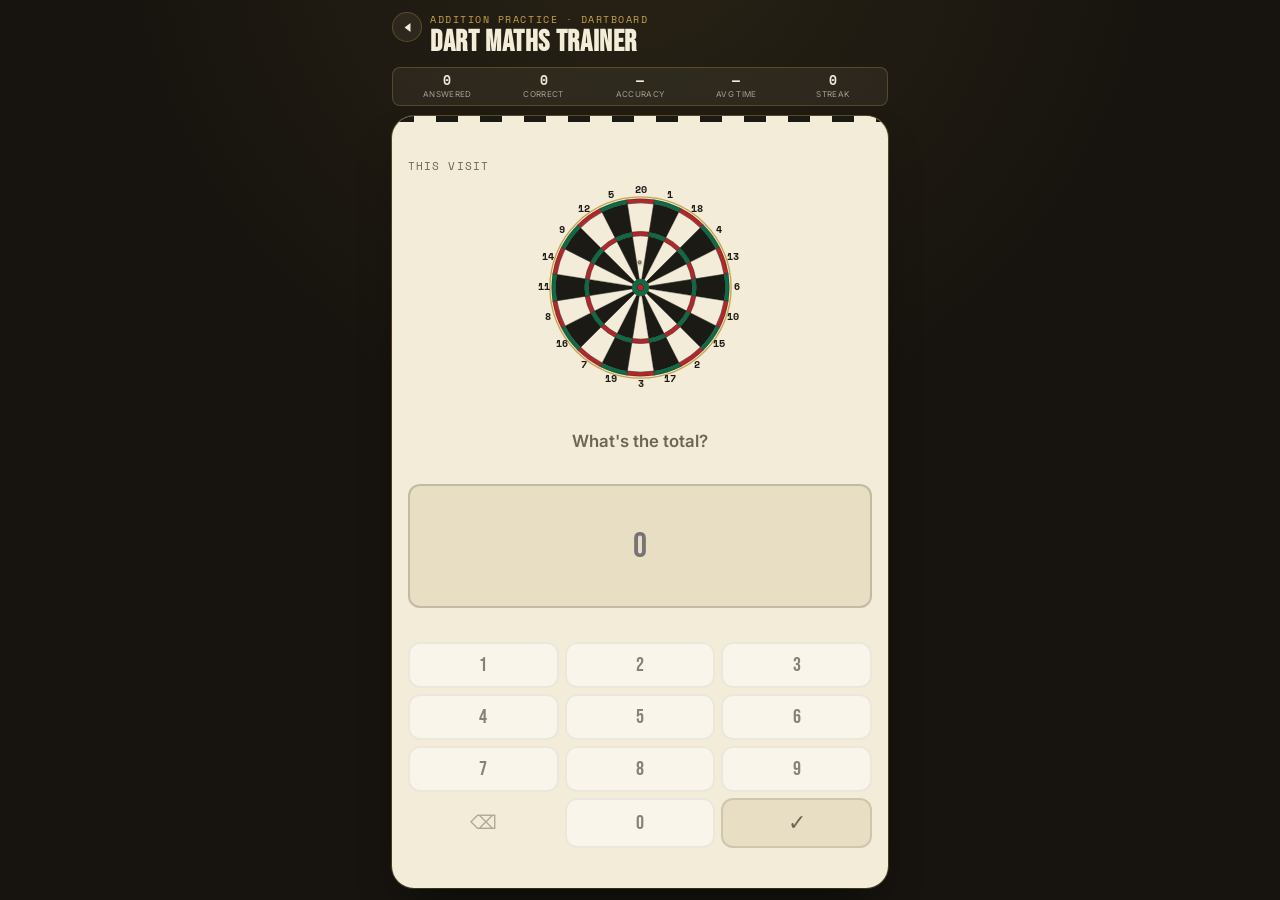
==== commit 600ef1f8: "Streak Mode" ====
--- a/3-dart-practice-board.html
+++ b/3-dart-practice-board.html
@@ -67,7 +67,7 @@
     </aside>
 
     <!-- Main trainer card: everything needed for one question lives here -->
-    <main class="trainer-card" id="trainer-card">
+    <main class="trainer-card trainer-card--fill" id="trainer-card">
 
       <div class="throws">
         <span class="scoreboard__label">This visit</span>
@@ -95,7 +95,8 @@
              why. -->
         <div class="answer-result" id="answer-result" hidden>
           <p class="answer-result__headline" id="feedback-result"></p>
-          <p class="answer-result__working answer-result__working--emphasis" id="feedback-working"></p>
+          <p class="answer-result__user-answer" id="feedback-user-answer" hidden></p>
+          <div class="answer-result__darts" id="feedback-darts"></div>
           <p class="answer-result__time" id="feedback-time"></p>
         </div>
       </form>
@@ -159,6 +160,7 @@
   <script src="js/stats.js" defer></script>
   <script src="js/lifetimeStats.js" defer></script>
   <script src="js/dartboard.js" defer></script>
+  <script src="js/scoreResultUi.js" defer></script>
   <script src="js/practiceBoardUi.js" defer></script>
   <script src="js/practiceBoardMain.js" defer></script>
   <script src="js/pickerIcons.js" defer></script>
--- a/css/styles.css
+++ b/css/styles.css
@@ -14,6 +14,7 @@
   --color-ink-dim: #6E6555;
 
   --color-red: #B3272C;           /* dartboard red segment */
+  --color-red-dark: #8C1E22;
   --color-green: #0F6B45;         /* dartboard green segment */
   --color-green-dark: #0B5136;
   --color-gold: #C7A34B;          /* brass wire */
@@ -191,6 +192,36 @@
   white-space: nowrap;
 }
 
+/* Streak stat flash - plays once per correct answer during the
+   brief pause between questions (see js/streakMain.js), so the
+   streak count going up is felt without needing the full
+   calculation/feedback screen every time. Re-triggered by the JS
+   removing and re-adding this class (a bare class toggle wouldn't
+   restart the animation on consecutive correct answers). Zooms up
+   and shifts to a bright green - a lighter tint than the app's
+   usual --color-green, which is tuned for light card backgrounds
+   and reads as muddy/low-contrast against the stats-bar's dark
+   background - then settles back to its normal size/colour. */
+@keyframes stat-value-flash {
+  0% {
+    transform: scale(1);
+    color: var(--color-chalk);
+  }
+  35% {
+    transform: scale(1.45);
+    color: #4ADE80;
+  }
+  100% {
+    transform: scale(1);
+    color: var(--color-chalk);
+  }
+}
+
+.stat__value--flash {
+  display: inline-block;
+  animation: stat-value-flash 0.5s ease;
+}
+
 /* =========================================================
    HOME LINK - small "back to home" button in the game page
    header. Icon-only to stay out of the way of the compact
@@ -216,6 +247,18 @@
   background: rgba(243, 236, 216, 0.15);
 }
 
+/* The arrow icon itself (see js/pickerIcons.js's arrowTriangle) -
+   flipped to point left via scaleX(-1) since the shared icon
+   points right by default. Precisely centred by construction
+   (see that function's comment for why this replaced a Unicode
+   arrow character, which wasn't). */
+.home-link__icon {
+  display: flex;
+  width: 15px;
+  height: 15px;
+  transform: scaleX(-1);
+}
+
 /* =========================================================
    MODE MENU - the home page's list of game modes
    ========================================================= */
@@ -319,6 +362,28 @@
   background: var(--color-surface-dim);
   padding: 3px 8px;
   border-radius: 999px;
+}
+
+/* Variant for a badge holding an icon (the Continue button's
+   arrow - see js/continuePrompt.js) instead of text - flex-centres
+   the icon properly, since the base rule above only pads around
+   text and was never centring a glyph the way this needs. Circular
+   rather than pill-shaped, sized to comfortably fit the icon with
+   even padding on all sides. */
+.mode-button__badge--icon {
+  display: flex;
+  align-items: center;
+  justify-content: center;
+  width: 22px;
+  height: 22px;
+  padding: 0;
+  border-radius: 50%;
+}
+
+.mode-button__badge--icon [data-icon] {
+  display: flex;
+  width: 12px;
+  height: 12px;
 }
 
 /* Small inline icon inside a button's title (currently just the
@@ -332,6 +397,27 @@
   display: inline-flex;
   align-items: center;
   gap: 8px;
+}
+
+/* Stacked title: used where a button also carries a short
+   description underneath its name (currently just COUNT/TRACK -
+   see index.html) - the name stays the same size/weight as a
+   plain .mode-button__title, the description sits below it, small
+   and dim, so the row still reads primarily as its name at a
+   glance with the description as secondary supporting detail. */
+.mode-button__title--stacked {
+  display: flex;
+  flex-direction: column;
+  align-items: flex-start;
+  gap: 2px;
+}
+
+.mode-button__description {
+  font-family: var(--font-body);
+  font-size: 0.7rem;
+  font-weight: 400;
+  letter-spacing: 0.01em;
+  color: var(--color-ink-dim);
 }
 
 .mode-button__icon {
@@ -480,6 +566,198 @@
 }
 
 /* =========================================================
+   SETUP PICKER - the combined "choose View + Game Mode, then
+   Play" screen (game-picker.html, practice-picker.html). This
+   replaces the old flow of tapping straight through to a plain
+   two-option picker page: both choices now live on one screen as
+   selectable state, with a single Play button at the bottom
+   committing to whatever's currently highlighted, rather than
+   every tap being an immediate navigation.
+
+   Three stacked zones inside the fill-height trainer-card, sized
+   by flex-grow against a shared 100-unit budget so the ~30/60/10
+   split holds proportionally across viewport heights: View (30),
+   Game Mode (60), Play (10) - dividers and gaps take their real
+   space on top rather than being carved out of that budget, which
+   is what keeps this simpler than juggling exact percentages.
+   ========================================================= */
+.setup-picker {
+  flex: 1;
+  display: flex;
+  flex-direction: column;
+  gap: var(--space-2);
+}
+
+.setup-picker__view {
+  flex: 30 1 0;
+  display: flex;
+  gap: var(--space-3);
+  min-height: 0;
+}
+
+.setup-picker__modes {
+  flex: 60 1 0;
+  display: flex;
+  gap: var(--space-2);
+  min-height: 0;
+}
+
+/* Unlabelled rule directly above the Play button - separates the
+   button from the card choices above it without needing a repeat
+   of the "Game Mode" label so close to the button it's for. */
+.setup-picker__play-divider {
+  flex: 0 0 auto;
+}
+
+.setup-picker__play {
+  flex: 0 0 auto;
+}
+
+/* --- View selector: Flip Cards / Dartboard, side by side --- *
+   Selectable variant of .picker-card - same shape/hover language,
+   but toggles into a highlighted "selected" look (red, sized
+   larger than its sibling - see the flex-basis rules below and
+   js/setupPicker.js) instead of navigating anywhere when tapped,
+   since the choice is staged for the Play button rather than
+   acted on immediately. */
+.setup-card {
+  flex-grow: 1;
+  flex-shrink: 1;
+  flex-basis: 0;
+  display: flex;
+  flex-direction: column;
+  align-items: center;
+  justify-content: center;
+  gap: 4px;
+  padding: var(--space-3) var(--space-2);
+  border-radius: var(--radius-md);
+  border: 2px solid rgba(28, 26, 21, 0.35);
+  background: #FFFFFF;
+  color: var(--color-ink);
+  text-align: center;
+  cursor: pointer;
+  overflow: hidden;
+  transition: flex-grow 0.25s ease, transform 0.08s ease, background-color 0.15s ease, border-color 0.15s ease;
+  font-family: inherit;
+}
+
+.setup-card:hover {
+  background: var(--color-surface-dim);
+}
+
+.setup-card:active {
+  transform: scale(0.98);
+}
+
+.setup-card--selected {
+  background: var(--color-red);
+  border-color: var(--color-red-dark);
+  color: var(--color-chalk);
+}
+
+.setup-card--selected:hover {
+  background: var(--color-red-dark);
+}
+
+.setup-card__icon {
+  display: flex;
+  align-items: center;
+  justify-content: center;
+  width: 44px;
+  height: 44px;
+  color: var(--color-ink);
+}
+
+.setup-card--selected .setup-card__icon {
+  color: var(--color-chalk);
+}
+
+.setup-card__title {
+  font-family: var(--font-display);
+  font-size: 1.1rem;
+  letter-spacing: 0.02em;
+  line-height: 1.1;
+}
+
+/* --- Game Mode selector: Unlimited / Timer / Streak, side by
+   side. Same selected-state language as .setup-card above; Timer
+   and Streak are real disabled <button>s (not links to nowhere),
+   same "not built yet" pattern as .picker-card--disabled
+   elsewhere - dimmed icon, badge instead of relying on colour
+   alone. --- */
+.setup-card--mode {
+  padding: var(--space-2) 6px;
+}
+
+.setup-card--mode .setup-card__icon {
+  width: 34px;
+  height: 34px;
+}
+
+.setup-card--mode .setup-card__title {
+  font-size: 0.95rem;
+}
+
+.setup-card--disabled {
+  border-color: rgba(28, 26, 21, 0.12);
+  color: var(--color-ink-dim);
+  cursor: not-allowed;
+}
+
+.setup-card--disabled:hover {
+  background: #FFFFFF;
+}
+
+.setup-card--disabled .setup-card__icon {
+  color: var(--color-ink-dim);
+  opacity: 0.35;
+}
+
+.setup-card__badge {
+  margin-top: 2px;
+  font-family: var(--font-mono);
+  font-size: 0.56rem;
+  letter-spacing: 0.05em;
+  text-transform: uppercase;
+  color: var(--color-ink-dim);
+  background: var(--color-surface-dim);
+  padding: 2px 7px;
+  border-radius: 999px;
+}
+
+/* --- Play button: pinned to the bottom of the card, same green
+   primary language as .btn--primary elsewhere. Always has a valid
+   destination the moment the page loads, since Game Mode and View
+   both come pre-selected (Unlimited, Flip Cards - see
+   js/setupPicker.js), so there's no disabled state to design for
+   here. --- */
+.setup-play-btn {
+  width: 100%;
+  padding: 15px 0;
+  border: none;
+  border-radius: var(--radius-md);
+  background: var(--color-green);
+  color: var(--color-chalk);
+  font-family: var(--font-display);
+  font-size: 1.3rem;
+  letter-spacing: 0.04em;
+  cursor: pointer;
+  text-decoration: none;
+  display: flex;
+  align-items: center;
+  justify-content: center;
+  transition: transform 0.08s ease, background-color 0.15s ease;
+}
+
+.setup-play-btn:hover {
+  background: var(--color-green-dark);
+}
+
+.setup-play-btn:active {
+  transform: scale(0.98);
+}
+
+/* =========================================================
    LIFETIME STATS BUTTON - same white/radius-md button shape as
    everything else above, but gold, so "view my progress" still
    reads as a distinct kind of action from "start playing".
@@ -516,17 +794,31 @@
 /* Fills the remaining height below the header (the .app flex
    column already spans the full viewport via body's default
    stretch behavior - this just tells the card to claim that space
-   rather than shrink-wrap its content), used on pages that are
-   fundamentally "a short list of big choices" - the home page and
-   the variant-picker pages - so the buttons read as a complete,
-   deliberately composed screen instead of a short stack with dead
-   space below it on taller viewports. */
+   rather than shrink-wrap its content). Used on every fixed,
+   single-screen page in the app - the home page, the variant-
+   picker pages, and every gameplay screen (Practice, Track, Beat
+   the Referee, Checkout Quiz, Checkout Calculator, in both their
+   flip-card and dartboard forms) - so the content reads as a
+   complete, deliberately composed screen instead of a short stack
+   with dead space below it on taller viewports. The one deliberate
+   exception is Lifetime Stats, which is a naturally scrolling page
+   (profile, play streak, per-mode stats list) rather than a fixed
+   single screen, so it keeps the plain shrink-wrapped .trainer-card
+   instead. */
 .trainer-card--fill {
   flex: 1;
-  /* Spaces the divider/button groups out evenly across the extra
-     room this creates, rather than leaving them clustered at the
-     top with a dead gap underneath - so "fill the page" actually
-     means the content occupies the space, not just an empty card. */
+  /* Spaces the page's top-level sections out evenly across the
+     extra room this creates, rather than leaving them clustered at
+     the top with a dead gap underneath - so "fill the page" means
+     the content occupies the space, not just an empty card. Applies
+     equally well whether a page has a handful of big buttons (the
+     picker pages) or a mix of a scoreboard/throws/prompt/numpad
+     (the gameplay pages) - and since hidden elements ([hidden] is
+     display:none throughout this app) don't count as flex
+     children, this also automatically re-balances itself as a
+     page's own content toggles - e.g. Beat the Referee's intro vs.
+     live-play vs. run-over states, or the Checkout Calculator's
+     results area only appearing once a score's been checked. */
   justify-content: space-evenly;
 }
 
@@ -607,7 +899,7 @@
   width: 100%;
   height: 100%;
   transform-style: preserve-3d;
-  transition: transform 0.5s cubic-bezier(0.4, 0.2, 0.2, 1);
+  transition: transform 0.3s cubic-bezier(0.4, 0.2, 0.2, 1);
 }
 
 .throw-square--revealed .throw-square__inner {
@@ -644,6 +936,276 @@
 .throw-square--treble .throw-square__face--back {
   color: var(--color-red);
   border-color: rgba(179, 39, 44, 0.35);
+}
+
+/* =========================================================
+   STREAK MODE - question countdown + end-of-run screen.
+   Streak mode reuses practice mode's whole DOM/CSS (throw
+   squares, answer form, numpad, answer-result) as-is; these
+   rules only add what's unique to it: a per-question countdown
+   and a full-card "run over" state. See js/streakUi.js /
+   js/streakMain.js.
+   ========================================================= */
+
+/* --- Referee intro: shown full-focus for the first 3 seconds of a
+   run, before settling into the compact Target cell in .streak-live
+   below. Sits where .throws/.prompt would otherwise be, so nothing
+   shifts position when this is swapped out for them (see
+   js/streakMain.js). Given the same visual weight as .streak-over -
+   this is meant to feel like a real opening beat, not a caption. --- */
+.referee-intro {
+  flex: 1;
+  display: flex;
+  flex-direction: column;
+  align-items: center;
+  justify-content: center;
+  gap: 8px;
+  text-align: center;
+  padding: var(--space-3) var(--space-2);
+  animation: feedback-in 0.2s ease;
+}
+
+.referee-intro[hidden] {
+  display: none;
+}
+
+.referee-intro__eyebrow {
+  font-family: var(--font-mono);
+  font-size: 0.68rem;
+  letter-spacing: 0.14em;
+  text-transform: uppercase;
+  color: var(--color-gold);
+}
+
+.referee-intro__line {
+  margin: 0;
+  font-family: var(--font-display);
+  font-size: 1.35rem;
+  line-height: 1.25;
+  color: var(--color-ink);
+  max-width: 26ch;
+}
+
+.referee-intro__value {
+  font-size: 1.7em;
+  color: var(--color-red);
+}
+
+.referee-intro__question {
+  margin: 0;
+  font-family: var(--font-mono);
+  font-size: 0.85rem;
+  color: var(--color-ink-dim);
+}
+
+/* --- Live Target/Streak/Timer: sits directly above the throw
+   squares (same spot "This visit" occupies in Unlimited practice),
+   since all three numbers are scoped to the run in progress the
+   same way that label is scoped to the current visit. Three cells
+   side by side with plain vertical dividers between them,
+   [Target | Streak | Timer] - the numbers that actually change
+   moment to moment during play belong next to the thing creating
+   the pressure (the countdown), not buried in the stats bar above,
+   which now only holds slower-moving, whole-day figures (see
+   .stats-bar's Best/Avg Time/Accuracy). Hidden (not just at 0)
+   while a question's darts are still being revealed - the
+   countdown genuinely doesn't start until the last one lands, so
+   showing a ticking value before that would misrepresent when the
+   clock actually begins (see startNewQuestion in js/streakMain.js);
+   Target and Streak hide alongside it purely to keep the trio
+   moving as one unit. Also stays hidden during .referee-intro above
+   - the Target cell here is this same number's settled, compact
+   home once that intro fades. --- */
+.streak-live {
+  display: flex;
+  align-items: center;
+  justify-content: center;
+  gap: 10px;
+  padding: 3px 0 1px;
+}
+
+.streak-live[hidden] {
+  display: none;
+}
+
+.streak-live__cell {
+  display: flex;
+  flex-direction: column;
+  align-items: center;
+  gap: 1px;
+}
+
+.streak-live__divider {
+  width: 1px;
+  align-self: stretch;
+  background: rgba(28, 26, 21, 0.15);
+}
+
+.streak-live__value {
+  font-family: var(--font-mono);
+  font-weight: 700;
+  font-size: 1.5rem;
+  line-height: 1;
+  color: var(--color-ink);
+  font-variant-numeric: tabular-nums;
+  transition: color 0.15s ease;
+}
+
+.streak-live__label {
+  font-family: var(--font-mono);
+  font-size: 0.6rem;
+  letter-spacing: 0.06em;
+  text-transform: uppercase;
+  color: var(--color-ink-dim);
+}
+
+/* Last 3 seconds: same red the treble throws already use, so
+   "running out" borrows a colour meaning ("danger/hot") the app
+   has already established rather than introducing a new one.
+   Scoped to the Timer cell only (:last-of-type) - the streak
+   number isn't what's running out, so it stays neutral. */
+.streak-live--urgent .streak-live__cell:last-of-type .streak-live__value {
+  color: var(--color-red);
+}
+
+/* Paused after an answer is checked - dimmed to plain ink-dim
+   rather than red/black, so it reads as "on hold", distinct from
+   both "counting normally" and "about to run out". Scoped to the
+   Timer cell only, same reasoning as --urgent above. */
+.streak-live--paused .streak-live__cell:last-of-type .streak-live__value {
+  color: var(--color-ink-dim);
+}
+
+/* --- Streak-over screen: replaces the whole trainer-card content
+   (throws/prompt/form/numpad all hidden) with a single full-card
+   result, since there's nothing left to interact with mid-run
+   once it's ended - same reasoning as .checkout-result__impossible
+   getting its own prominent treatment rather than reusing the
+   compact answer-result box, just bigger since this is the whole
+   screen's content now, not a slot inside a still-active form. --- */
+.streak-over {
+  flex: 1;
+  display: flex;
+  flex-direction: column;
+  align-items: center;
+  justify-content: center;
+  gap: 6px;
+  text-align: center;
+  padding: var(--space-2) var(--space-2) 0;
+  animation: feedback-in 0.2s ease;
+}
+
+.streak-over[hidden] {
+  display: none;
+}
+
+.streak-over__eyebrow {
+  font-family: var(--font-mono);
+  font-size: 0.62rem;
+  letter-spacing: 0.14em;
+  text-transform: uppercase;
+  color: var(--color-red);
+}
+
+.streak-over__value {
+  font-family: var(--font-display);
+  font-size: 2.75rem;
+  line-height: 1;
+  color: var(--color-ink);
+  font-variant-numeric: tabular-nums;
+}
+
+.streak-over__label {
+  font-family: var(--font-mono);
+  font-size: 0.65rem;
+  letter-spacing: 0.08em;
+  text-transform: uppercase;
+  color: var(--color-ink-dim);
+  margin-bottom: 2px;
+}
+
+.streak-over__detail {
+  font-family: var(--font-mono);
+  font-size: 0.65rem;
+  color: var(--color-ink-dim);
+}
+
+/* Win/draw/loss line against the referee's target - colour-coded
+   the same way correct/incorrect answers already are elsewhere
+   (green for beating it, red for losing to it), so the result
+   reads at a glance without needing to parse the wording. A draw
+   gets the neutral ink colour, since it's neither. */
+.streak-over__referee-result {
+  margin: 0;
+  font-family: var(--font-mono);
+  font-weight: 700;
+  font-size: 0.72rem;
+  letter-spacing: 0.02em;
+}
+
+.streak-over__referee-result[hidden] {
+  display: none;
+}
+
+.streak-over__referee-result--win {
+  color: var(--color-green);
+}
+
+.streak-over__referee-result--loss {
+  color: var(--color-red);
+}
+
+.streak-over__referee-result--draw {
+  color: var(--color-ink);
+}
+
+.streak-over__play-again {
+  margin-top: 4px;
+  width: 100%;
+  padding: 13px 0;
+  border: none;
+  border-radius: var(--radius-md);
+  background: var(--color-green);
+  color: var(--color-chalk);
+  font-family: var(--font-display);
+  font-size: 1.2rem;
+  letter-spacing: 0.04em;
+  cursor: pointer;
+  transition: transform 0.08s ease, background-color 0.15s ease;
+}
+
+.streak-over__play-again:hover {
+  background: var(--color-green-dark);
+}
+
+.streak-over__play-again:active {
+  transform: scale(0.98);
+}
+
+/* --- Compact calculation box for the end-of-run screen only: the
+   streak-over screen now always appears directly below this (both
+   ways a run can end - wrong answer or timeout - show the
+   calculation, see js/streakMain.js), so the two need to share the
+   card's height rather than either assuming it has the whole card
+   to itself. Overrides sit here (not on the shared .answer-result
+   rules) so Unlimited practice's use of the same class elsewhere
+   is untouched. */
+.answer-result--compact {
+  flex: 0 0 auto;
+  padding: 5px var(--space-2);
+  gap: 0;
+}
+
+.answer-result--compact .answer-result__headline {
+  font-size: 0.9rem;
+}
+
+.answer-result--compact .answer-result__working--emphasis {
+  font-size: 0.62rem;
+}
+
+.answer-result--compact .answer-result__time {
+  font-size: 0.55rem;
 }
 
 /* =========================================================
@@ -726,20 +1288,20 @@
 
 /* Dart marker: gold reads reasonably against every segment color
    (cream, black, red, green), with a dark outline for definition
-   and a small pop-in so each landing feels distinct. */
+   and a bigger pop-in overshoot so each landing feels distinct. */
 .dartboard-dart {
   fill: var(--color-gold);
   stroke: var(--color-ink);
   stroke-width: 0.6;
   filter: drop-shadow(0 1px 1px rgba(0, 0, 0, 0.4));
-  animation: dart-land 0.22s ease-out;
+  animation: dart-land 0.3s ease-out;
   transform-box: fill-box;
   transform-origin: center;
 }
 
 @keyframes dart-land {
   from { transform: scale(0); }
-  60% { transform: scale(1.3); }
+  60% { transform: scale(1.8); }
   to { transform: scale(1); }
 }
 
@@ -754,12 +1316,26 @@
 /* --- Answer form ---
    Row layout even on mobile (not just >=600px): since the numpad
    handles entry, keeping input + Check side-by-side saves a full
-   row of height compared to stacking them. */
+   row of height compared to stacking them.
+
+   min-height is set to comfortably fit the TALLEST content that
+   ever appears here - a Track-mode WRONG answer (headline + the
+   dimmed "you answered..." line + darts + score progression +
+   visit time, 5 stacked rows, the most any state ever shows) - so
+   swapping between the plain input and any other state (correct,
+   incorrect, Practice, Track) never changes the row's own height.
+   Without this, the card visibly grew/shrank as an answer was
+   checked, since the result box's multi-line content is naturally
+   taller than the single-line input it replaces. Every shorter
+   state simply centres within this same reserved height
+   (.answer-result already has justify-content: center) rather than
+   getting its own smaller min-height. */
 .answer-form {
   display: flex;
   flex-direction: row;
   gap: var(--space-2);
   align-items: stretch;
+  min-height: 124px;
 }
 
 .answer-form__input {
@@ -1031,12 +1607,18 @@
 
 .checkout-route {
   display: flex;
-  align-items: center;
-  gap: var(--space-3);
+  flex-direction: column;
+  gap: 6px;
   padding: var(--space-3);
   background: #FFFFFF;
   border: 2px solid rgba(28, 26, 21, 0.12);
   border-radius: var(--radius-md);
+}
+
+.checkout-route__main {
+  display: flex;
+  align-items: center;
+  gap: var(--space-3);
 }
 
 .checkout-route__rank {
@@ -1070,6 +1652,26 @@
 .checkout-route__chip--double {
   background: var(--color-green);
   color: var(--color-chalk);
+}
+
+/* Preference note - shown when this route happens to use one of
+   the player's favourite doubles/trebles (see js/lifetimeStats.js's
+   profile and js/checkoutCalculatorMain.js's matching logic).
+   Sits below the dart chips rather than competing with the rank
+   label for the same line, since a player's name can run long.
+   Gold rather than green/red - this isn't a correctness signal
+   (right/wrong), it's a personalised aside, so it borrows the
+   app's "special/brass" colour instead of the pass/fail ones. */
+.checkout-route__preference {
+  font-family: var(--font-mono);
+  font-size: 0.66rem;
+  letter-spacing: 0.02em;
+  color: var(--color-gold);
+  padding-left: 56px; /* aligns under the dart chips, past the 44px rank column + its gap */
+}
+
+.checkout-route__preference[hidden] {
+  display: none;
 }
 
 /* --- Answer result ---
@@ -1089,7 +1691,7 @@
   flex-direction: column;
   align-items: center;
   justify-content: center;
-  gap: 1px;
+  gap: 4px;
   border-radius: var(--radius-md);
   border: 2px solid;
   padding: 6px var(--space-2);
@@ -1126,7 +1728,7 @@
 .answer-result__headline {
   margin: 0;
   font-family: var(--font-display);
-  font-size: 1.05rem;
+  font-size: 1.3rem;
   letter-spacing: 0.01em;
   line-height: 1.1;
 }
@@ -1139,9 +1741,123 @@
   color: var(--color-red);
 }
 
+/* What the player actually typed, shown as a dimmed line directly
+   under the headline when they got it wrong (hidden entirely on a
+   correct answer - see js/scoreResultUi.js's renderUserAnswer/
+   hideUserAnswer). Deliberately subtle: the headline above already
+   carries the correct answer, which is the number that matters
+   most here - this line is just context for what was typed, sized
+   and coloured well below the headline so the two don't compete. */
+.answer-result__user-answer {
+  margin: 2px 0 0;
+  color: var(--color-ink-dim);
+  font-family: var(--font-mono);
+  font-weight: 400;
+  font-size: 0.62rem;
+  letter-spacing: 0.01em;
+}
+
+.answer-result__user-answer[hidden] {
+  display: none;
+}
+
+/* --- Dart chips: reused from the checkout calculator's
+   .checkout-route__chip language (see styles.css's CHECKOUT
+   CALCULATOR section) so a visit's darts read the same way there
+   as they do here. The numeric value (60, 20, 57...) is the
+   visually prominent part - it's the number that actually feeds
+   into the maths, so it leads - with the dart notation (T20, D16,
+   Bull...) tucked underneath in smaller/lighter text, showing
+   where that value came from. --- */
+.answer-result__darts {
+  display: flex;
+  flex-wrap: wrap;
+  justify-content: center;
+  gap: 6px;
+}
+
+.answer-result__dart {
+  display: flex;
+  flex-direction: column;
+  align-items: center;
+  line-height: 1;
+  padding: 3px 8px;
+  border-radius: 999px;
+  background: var(--color-surface-dim);
+}
+
+.answer-result__dart-value {
+  font-family: var(--font-mono);
+  font-weight: 700;
+  font-size: 0.78rem;
+  color: var(--color-ink);
+}
+
+.answer-result__dart-notation {
+  font-family: var(--font-mono);
+  font-size: 0.5rem;
+  color: var(--color-ink-dim);
+  margin-top: 1px;
+}
+
+/* Treble darts get the same red-segment callout the throw squares
+   themselves use (.throw-square--treble), so a visit built from
+   trebles is recognisable as such at a glance here too. Applied to
+   the notation line (T20) rather than the value, since the value
+   (60) is shared with plenty of non-treble combinations and isn't
+   itself what signals "this was a treble". */
+.answer-result__dart--treble .answer-result__dart-notation {
+  color: var(--color-red);
+}
+
+/* --- Track mode's score progression: replaces the old subtraction
+   line (401 - 137 = 264) with a left-to-right "before -> after"
+   read, matching how a scoreboard actually updates rather than
+   presenting it as a maths problem to solve a second time. The
+   arrow is the whole point - a lighter weight than the numbers on
+   either side of it so it reads as motion, not another value. --- */
+.answer-result__progression {
+  margin: 0;
+  display: flex;
+  align-items: baseline;
+  justify-content: center;
+  gap: 6px;
+  font-family: var(--font-mono);
+}
+
+.answer-result__progression[hidden] {
+  display: none;
+}
+
+.answer-result__progression-from {
+  font-size: 0.68rem;
+  color: var(--color-ink-dim);
+}
+
+.answer-result__progression-arrow {
+  font-size: 0.68rem;
+  color: var(--color-ink-dim);
+}
+
+.answer-result__progression-to {
+  font-size: 0.95rem;
+  font-weight: 700;
+  color: var(--color-ink);
+}
+
+.answer-result__progression-label {
+  font-family: var(--font-mono);
+  font-size: 0.56rem;
+  letter-spacing: 0.06em;
+  text-transform: uppercase;
+  color: var(--color-ink-dim);
+  align-self: center;
+}
+
 /* Working-out line(s) - e.g. the addition/subtraction steps, or
    which dart actually finishes the checkout. Kept small since up
-   to two of these can appear in the same compact box. */
+   to two of these can appear in the same compact box. Still used
+   by the checkout quiz page, which this task doesn't touch. */
 .answer-result__working {
   margin: 0;
   color: var(--color-ink-dim);
@@ -1161,11 +1877,164 @@
   font-family: var(--font-mono);
   font-size: 0.6rem;
   color: var(--color-ink-dim);
+}
+
+.answer-result__time::before {
+  content: '⚡ ';
+}
+
+/* --- 180: a small, restrained callout for the maximum possible
+   visit - not a new colour language, just gold (the app's existing
+   "special" accent - see the profile/lifetime-stats gold usages)
+   picked up on the border and headline, and a compact badge next
+   to the score. Applies regardless of correct/incorrect, since it
+   describes the VISIT itself, not whether the player's answer was
+   right - see js/scoreResultUi.js's isMaximumVisit. --- */
+.answer-result--maximum {
+  border-color: var(--color-gold);
+  box-shadow: 0 0 0 1px rgba(199, 163, 75, 0.35);
+}
+
+.answer-result--maximum .answer-result__headline {
+  color: var(--color-gold);
+}
+
+.answer-result__maximum-badge {
+  display: inline-block;
+  margin-left: 6px;
+  padding: 1px 6px;
+  border-radius: 999px;
+  background: var(--color-gold);
+  color: var(--color-ink);
+  font-family: var(--font-mono);
+  font-weight: 700;
+  font-size: 0.56rem;
+  letter-spacing: 0.04em;
+  vertical-align: middle;
+}
+
+/* --- Correct-answer flash: a brief scale-up on the whole box,
+   layered on top of feedback-in's existing fade/slide-in rather
+   than replacing it. Correct-only (see js/scoreResultUi.js) - an
+   incorrect answer keeps just the plain fade-in, no scale, so the
+   celebratory feel stays reserved for actually getting it right.
+
+   No colour flash - .answer-result--correct's own green
+   background/border already carries the "correct" signal, so the
+   scale alone is the animation.
+
+   1.08 (not the more obvious 1.2) because the box is already
+   effectively full-width inside .trainer-card (flex:1 in
+   .answer-form) - scaling from centre in both directions would
+   push a materially wider box against the card's own padding.
+   1.08 is calculated to stay inside that padding on realistic
+   phone widths; transform-origin below further confines the
+   vertical growth to the space above the box (throws/prompt),
+   growing away from the numpad rather than into it. */
+@keyframes answer-result-correct-pulse {
+  0% { transform: scale(1); }
+  35% { transform: scale(1.08); }
+  100% { transform: scale(1); }
+}
+
+.answer-result--correct-flash {
+  transform-origin: center bottom;
+  animation: feedback-in 0.18s ease, answer-result-correct-pulse 0.4s ease-out;
 }
 
 /* =========================================================
    LIFETIME STATS PAGE
    ========================================================= */
+
+/* --- Player profile: name + favourite trebles/doubles, the first
+   thing on the page. Plain white card language (like .answer-form__input)
+   rather than the gold/dark treatments used further down - this is
+   a form, not a stat display, so it should read like one. --- */
+.profile {
+  display: flex;
+  flex-direction: column;
+  gap: var(--space-3);
+  background: var(--color-surface-dim);
+  border: 1px solid rgba(28, 26, 21, 0.12);
+  border-radius: var(--radius-md);
+  padding: var(--space-3);
+}
+
+.profile__label {
+  display: block;
+  font-family: var(--font-mono);
+  font-size: 0.62rem;
+  letter-spacing: 0.08em;
+  text-transform: uppercase;
+  color: var(--color-ink-dim);
+  margin-bottom: 4px;
+}
+
+.profile__name-input {
+  width: 100%;
+  background: #FFFFFF;
+  border: 2px solid rgba(28, 26, 21, 0.18);
+  border-radius: var(--radius-sm);
+  color: var(--color-ink);
+  font-family: var(--font-display);
+  font-size: 1.15rem;
+  padding: 9px var(--space-2);
+  transition: border-color 0.15s ease, box-shadow 0.15s ease;
+}
+
+.profile__name-input:focus {
+  border-color: var(--color-gold);
+  box-shadow: 0 0 0 3px rgba(199, 163, 75, 0.18);
+  outline: none;
+}
+
+.profile__name-input::placeholder {
+  color: var(--color-ink-dim);
+  opacity: 0.7;
+}
+
+.profile__favorites {
+  display: flex;
+  gap: var(--space-3);
+}
+
+.profile__favorite-group {
+  flex: 1;
+  min-width: 0;
+}
+
+.profile__select-row {
+  display: flex;
+  gap: var(--space-2);
+}
+
+/* Plain native <select> - a full custom dropdown isn't worth
+   building for "pick 1-20 twice", and native selects already get
+   a big, easy-to-hit tap target on mobile for free. Styled just
+   enough (border/radius/font) to feel like it belongs next to
+   .profile__name-input rather than looking like a bare browser
+   default. */
+.profile__select {
+  flex: 1;
+  min-width: 0;
+  background: #FFFFFF;
+  border: 2px solid rgba(28, 26, 21, 0.18);
+  border-radius: var(--radius-sm);
+  color: var(--color-ink);
+  font-family: var(--font-mono);
+  font-weight: 700;
+  font-size: 0.95rem;
+  padding: 8px 4px;
+  text-align: center;
+  text-align-last: center; /* Firefox needs this separately to centre the selected value, not just the option list */
+  transition: border-color 0.15s ease, box-shadow 0.15s ease;
+}
+
+.profile__select:focus {
+  border-color: var(--color-gold);
+  box-shadow: 0 0 0 3px rgba(199, 163, 75, 0.18);
+  outline: none;
+}
 
 /* --- Play Streak banner: consecutive days played, any mode.
    Deliberately styled apart from the summary/mode-card stats
@@ -1190,8 +2059,12 @@
 }
 
 .play-streak__flame {
-  font-size: 2rem;
-  line-height: 1;
+  display: flex;
+  align-items: center;
+  justify-content: center;
+  width: 32px;
+  height: 32px;
+  flex-shrink: 0;
 }
 
 .play-streak__current-text {
@@ -1544,8 +2417,28 @@
   .stats-bar .stat__value {
     font-size: 0.72rem;
   }
+  .answer-form {
+    min-height: 100px;
+  }
   .answer-result {
     padding: 4px var(--space-2);
+    gap: 2px;
+  }
+  .answer-result__headline {
+    font-size: 1.1rem;
+  }
+  .answer-result__user-answer {
+    font-size: 0.56rem;
+    margin-top: 1px;
+  }
+  .answer-result__dart {
+    padding: 2px 6px;
+  }
+  .answer-result__dart-value {
+    font-size: 0.7rem;
+  }
+  .answer-result__progression-to {
+    font-size: 0.85rem;
   }
 
   /* --- Checkout quiz: the D/T + 1-20 + Bull/Clear keypad is the
@@ -1591,6 +2484,61 @@
     padding: 4px 10px;
     font-size: 0.85rem;
   }
+  .checkout-route__preference {
+    font-size: 0.6rem;
+    padding-left: 50px;
+  }
+
+  /* --- Setup picker: trim card padding/icon size and the Play
+     button's height so all three zones plus both dividers still
+     fit above the fold on a short phone. --- */
+  .setup-card {
+    padding: var(--space-2) 6px;
+  }
+  .setup-card__icon {
+    width: 34px;
+    height: 34px;
+  }
+  .setup-card--mode .setup-card__icon {
+    width: 26px;
+    height: 26px;
+  }
+  .setup-card__title {
+    font-size: 0.95rem;
+  }
+  .setup-card--mode .setup-card__title {
+    font-size: 0.82rem;
+  }
+  .setup-play-btn {
+    padding: 12px 0;
+    font-size: 1.15rem;
+  }
+
+  /* --- Streak mode: tighter live streak/countdown + end screen to
+     match the rest of this breakpoint's savings. --- */
+  .streak-live {
+    gap: 8px;
+  }
+  .streak-live__value {
+    font-size: 1.25rem;
+  }
+  .streak-over__value {
+    font-size: 2.25rem;
+  }
+  .streak-over__play-again {
+    padding: 10px 0;
+    font-size: 1.1rem;
+  }
+  .referee-intro {
+    gap: 5px;
+    padding: var(--space-2);
+  }
+  .referee-intro__line {
+    font-size: 1.15rem;
+  }
+  .referee-intro__question {
+    font-size: 0.78rem;
+  }
 }
 
 /* Very short viewports (small phones with browser chrome visible)
@@ -1615,7 +2563,61 @@
     padding: 5px 0;
     font-size: 0.9rem;
   }
+  .answer-form {
+    min-height: 97px;
+  }
   .answer-result__headline {
     font-size: 1rem;
   }
-}
+  .answer-result__user-answer {
+    font-size: 0.52rem;
+    margin-top: 1px;
+  }
+  .streak-live {
+    padding: 1px 0;
+    gap: 8px;
+  }
+  .streak-live__value {
+    font-size: 1.1rem;
+  }
+  .streak-over {
+    gap: 4px;
+    padding: var(--space-1) var(--space-2) 0;
+  }
+  .streak-over__eyebrow {
+    font-size: 0.56rem;
+  }
+  .streak-over__value {
+    font-size: 1.9rem;
+  }
+  .streak-over__label {
+    margin-bottom: 0;
+  }
+  .streak-over__play-again {
+    margin-top: 2px;
+    padding: 9px 0;
+    font-size: 1.05rem;
+  }
+  .streak-over__referee-result {
+    font-size: 0.62rem;
+  }
+  .answer-result--compact {
+    padding: 3px var(--space-2);
+  }
+  .answer-result--compact .answer-result__headline {
+    font-size: 0.8rem;
+  }
+  .referee-intro {
+    gap: 4px;
+    padding: var(--space-1) var(--space-2);
+  }
+  .referee-intro__eyebrow {
+    font-size: 0.6rem;
+  }
+  .referee-intro__line {
+    font-size: 1rem;
+  }
+  .referee-intro__question {
+    font-size: 0.72rem;
+  }
+}
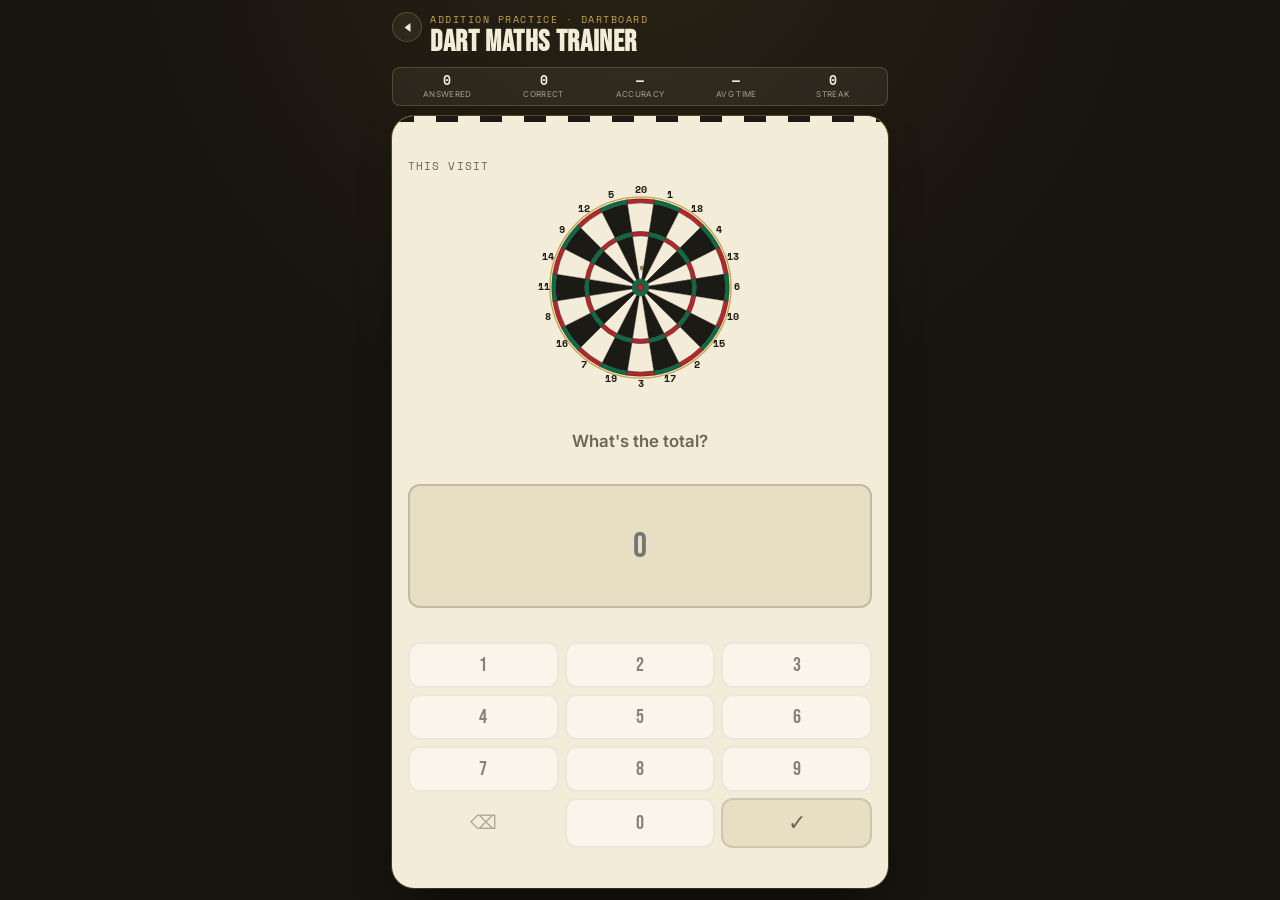
==== commit f3c186a2: "PWA" ====
--- a/3-dart-practice-board.html
+++ b/3-dart-practice-board.html
@@ -5,6 +5,15 @@
   <meta name="viewport" content="width=device-width, initial-scale=1.0, maximum-scale=1" />
   <title>3-Dart Practice (Dartboard) — Dart Maths Trainer</title>
   <link rel="stylesheet" href="css/styles.css" />
+
+  <link rel="manifest" href="manifest.json" />
+  <meta name="theme-color" content="#17140F" />
+  <link rel="icon" href="favicon.ico" sizes="any" />
+  <link rel="icon" href="icons/icon-192.png" type="image/png" />
+  <link rel="apple-touch-icon" href="icons/icon-180.png" />
+  <meta name="apple-mobile-web-app-capable" content="yes" />
+  <meta name="apple-mobile-web-app-status-bar-style" content="black-translucent" />
+  <meta name="apple-mobile-web-app-title" content="Dart Maths" />
 
   <!-- Google Fonts loaded non-render-blockingly: preload the
        stylesheet in the background, then swap it in via onload.
@@ -151,19 +160,13 @@
     and practiceBoardMain.js are specific to this page (dartboard
     display instead of flip squares).
   -->
-  <script src="js/random.js" defer></script>
-  <script src="js/timer.js" defer></script>
-  <script src="js/aimData.js" defer></script>
-  <script src="js/aimModel.js" defer></script>
-  <script src="js/revealSequence.js" defer></script>
-  <script src="js/gameEngine.js" defer></script>
-  <script src="js/stats.js" defer></script>
+  <script src="js/gameCore.bundle.js" defer></script>
   <script src="js/lifetimeStats.js" defer></script>
   <script src="js/dartboard.js" defer></script>
   <script src="js/scoreResultUi.js" defer></script>
   <script src="js/practiceBoardUi.js" defer></script>
   <script src="js/practiceBoardMain.js" defer></script>
-  <script src="js/pickerIcons.js" defer></script>
-  <script src="js/pickerIconsInit.js" defer></script>
+  <script src="js/pickerIcons.bundle.js" defer></script>
+  <script src="js/pwaRegister.js" defer></script>
 </body>
 </html>
--- a/css/styles.css
+++ b/css/styles.css
@@ -43,6 +43,15 @@
    ========================================================= */
 * {
   box-sizing: border-box;
+  /* Removes the default blue/grey tap-highlight flash mobile
+     browsers apply to any tappable element on touch (distinct from
+     :focus-visible below, which is deliberately kept for keyboard
+     users) - this app already gives its own tap feedback via each
+     component's own :active state (e.g. .numpad__key:active,
+     .setup-card:active), so the browser's default highlight just
+     doubles up as an extra, less-intentional-looking flash on top
+     of it. */
+  -webkit-tap-highlight-color: transparent;
 }
 
 html, body {
@@ -68,13 +77,21 @@
      functional benefit, so it's been removed - this fade-in is
      the cosmetic piece worth keeping since it's free: it runs
      while the browser is already busy loading the page, rather
-     than adding time on top.) */
+     than adding time on top. Paired with js/prefetch.js hinting
+     likely next pages ahead of time, and js/*.bundle.js cutting
+     the number of separate script requests each page needs, so
+     the arrival this eases into is also genuinely quicker than it
+     used to be, not just dressed up to feel that way. Matches
+     .answer-result's own arrival animation (see feedback-in
+     below) - a small upward drift alongside the fade, rather than
+     opacity alone, since that's already the app's established
+     language for "new content arriving".) */
   animation: page-fade-in 0.25s ease;
 }
 
 @keyframes page-fade-in {
-  from { opacity: 0; }
-  to { opacity: 1; }
+  from { opacity: 0; transform: translateY(4px); }
+  to { opacity: 1; transform: translateY(0); }
 }
 
 button {
@@ -240,11 +257,15 @@
   color: var(--color-chalk);
   font-size: 1rem;
   text-decoration: none;
-  transition: background-color 0.15s ease;
+  transition: background-color 0.15s ease, transform 0.08s ease;
 }
 
 .home-link:hover {
   background: rgba(243, 236, 216, 0.15);
+}
+
+.home-link:active {
+  transform: scale(0.92);
 }
 
 /* The arrow icon itself (see js/pickerIcons.js's arrowTriangle) -
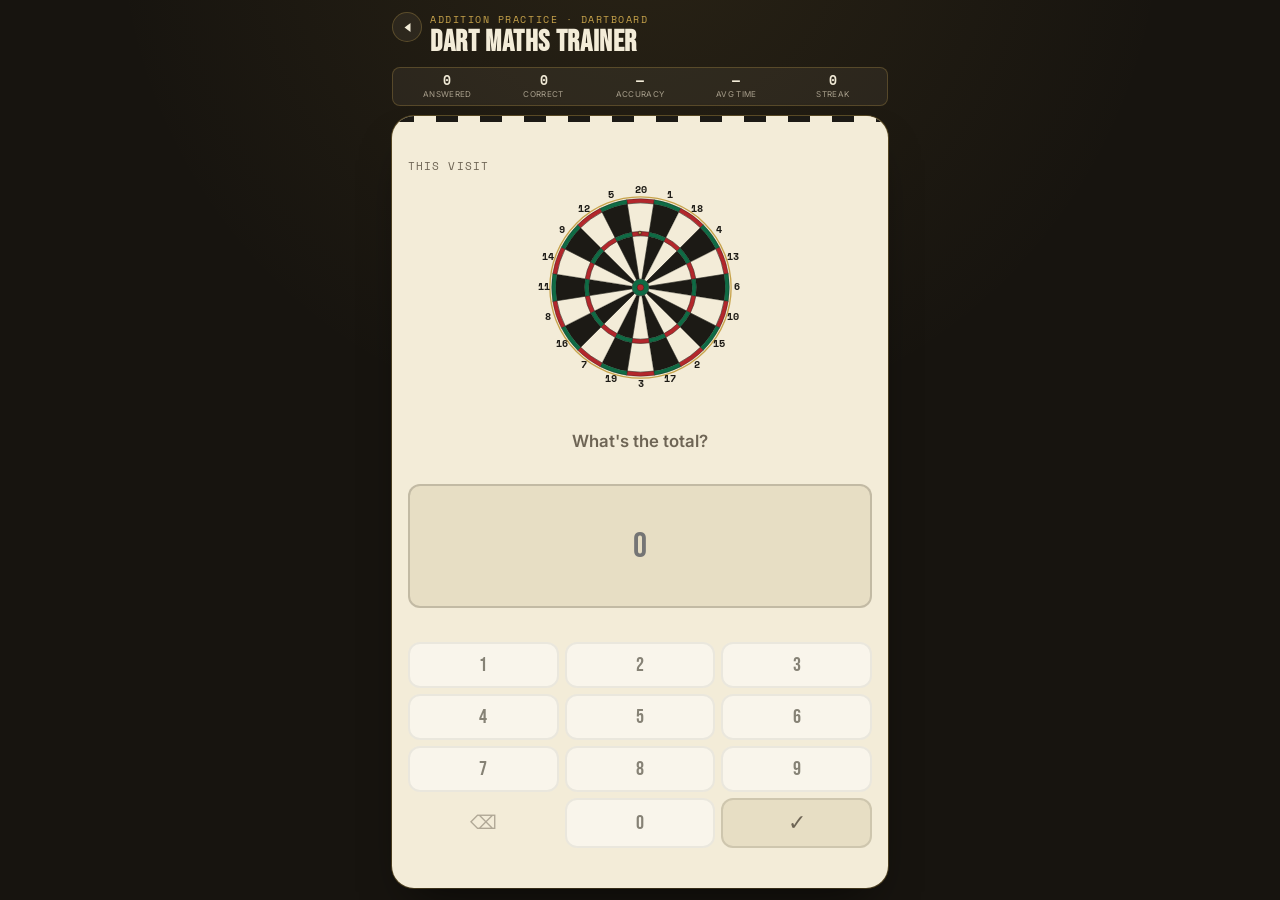
==== commit 29307c33: "Icon update + scrolling fix" ====
--- a/3-dart-practice-board.html
+++ b/3-dart-practice-board.html
@@ -2,7 +2,7 @@
 <html lang="en">
 <head>
   <meta charset="UTF-8" />
-  <meta name="viewport" content="width=device-width, initial-scale=1.0, maximum-scale=1" />
+  <meta name="viewport" content="width=device-width, initial-scale=1.0, maximum-scale=1, viewport-fit=cover" />
   <title>3-Dart Practice (Dartboard) — Dart Maths Trainer</title>
   <link rel="stylesheet" href="css/styles.css" />
 
--- a/css/styles.css
+++ b/css/styles.css
@@ -60,7 +60,28 @@
 }
 
 body {
-  min-height: 100dvh;
+  /* height (not just min-height): a fixed-height page's content is
+     built to sum to EXACTLY the viewport via flex distribution
+     (.app's flex column -> .trainer-card--fill's flex:1) - that
+     only works out precisely if body itself has a definite height
+     to stretch/distribute against, not just a floor. A min-height
+     lets body's real height come from its content instead in some
+     browsers, which is the class of bug behind "the page scrolls
+     by a few px even though everything should fit" - especially
+     likely to surface in a PWA's standalone display mode, which
+     has no address bar to size against at all. overflow-y stays
+     auto (not hidden) so genuinely long content - Lifetime Stats,
+     which is deliberately NOT a fixed single screen - can still
+     scroll normally; every fixed-height page just has nothing left
+     to scroll once its own height is unambiguous.
+
+     100dvh over 100vh for the same standalone-mode reason: dvh
+     tracks the ACTUAL visible viewport as browser chrome shows/
+     hides, where 100vh in some browsers instead uses the LARGEST
+     possible viewport (chrome hidden) even while chrome is
+     currently showing, overshooting the real usable height. */
+  height: 100dvh;
+  overflow-y: auto;
   background:
     radial-gradient(circle at 50% -10%, rgba(199, 163, 75, 0.10), transparent 45%),
     var(--color-bg);
@@ -121,10 +142,24 @@
 .app {
   width: 100%;
   max-width: 460px;
-  padding: 10px 12px 12px;
   display: flex;
   flex-direction: column;
   gap: 10px;
+  /* env(safe-area-inset-*) resolves to 0 on any browser/device
+     without a notch/home-indicator to avoid (and is simply ignored
+     pre-fallback on browsers that don't support env() at all,
+     since the plain 10px/12px value right before it in each line
+     is what applies then) - so this is a no-op everywhere except
+     genuinely where it's needed: a PWA in standalone mode on an
+     iPhone, where the OS would otherwise let this app's own
+     content sit directly under the status bar / behind the home
+     indicator instead of just visually behind them. Requires
+     viewport-fit=cover in the <meta name="viewport"> tag on every
+     page - see index.html - since env() only resolves to a real
+     inset value when the page has opted into drawing under the
+     safe areas in the first place; without it every env() call
+     below is 0 and this rule is identical to a flat padding. */
+  padding: calc(10px + env(safe-area-inset-top)) calc(12px + env(safe-area-inset-right)) calc(12px + env(safe-area-inset-bottom)) calc(12px + env(safe-area-inset-left));
 }
 
 /* --- Header: home-link + title. The stats bar used to live here
@@ -828,6 +863,17 @@
    instead. */
 .trainer-card--fill {
   flex: 1;
+  /* min-height:0 overrides the flex item default of min-height:auto,
+     which otherwise refuses to let this card shrink below its own
+     content's natural height even with flex:1/flex-shrink:1 set -
+     without this override, a page whose content is even slightly
+     taller than the viewport pushes .app (and so body) taller too,
+     instead of the card itself absorbing that overflow via its own
+     overflow:hidden (see .trainer-card) the way it's meant to. This
+     is what actually stops a fixed single-screen page from ever
+     scrolling, working together with body's own height:100dvh (not
+     min-height) - see that rule's comment for the fuller picture. */
+  min-height: 0;
   /* Spaces the page's top-level sections out evenly across the
      extra room this creates, rather than leaving them clustered at
      the top with a dead gap underneath - so "fill the page" means
